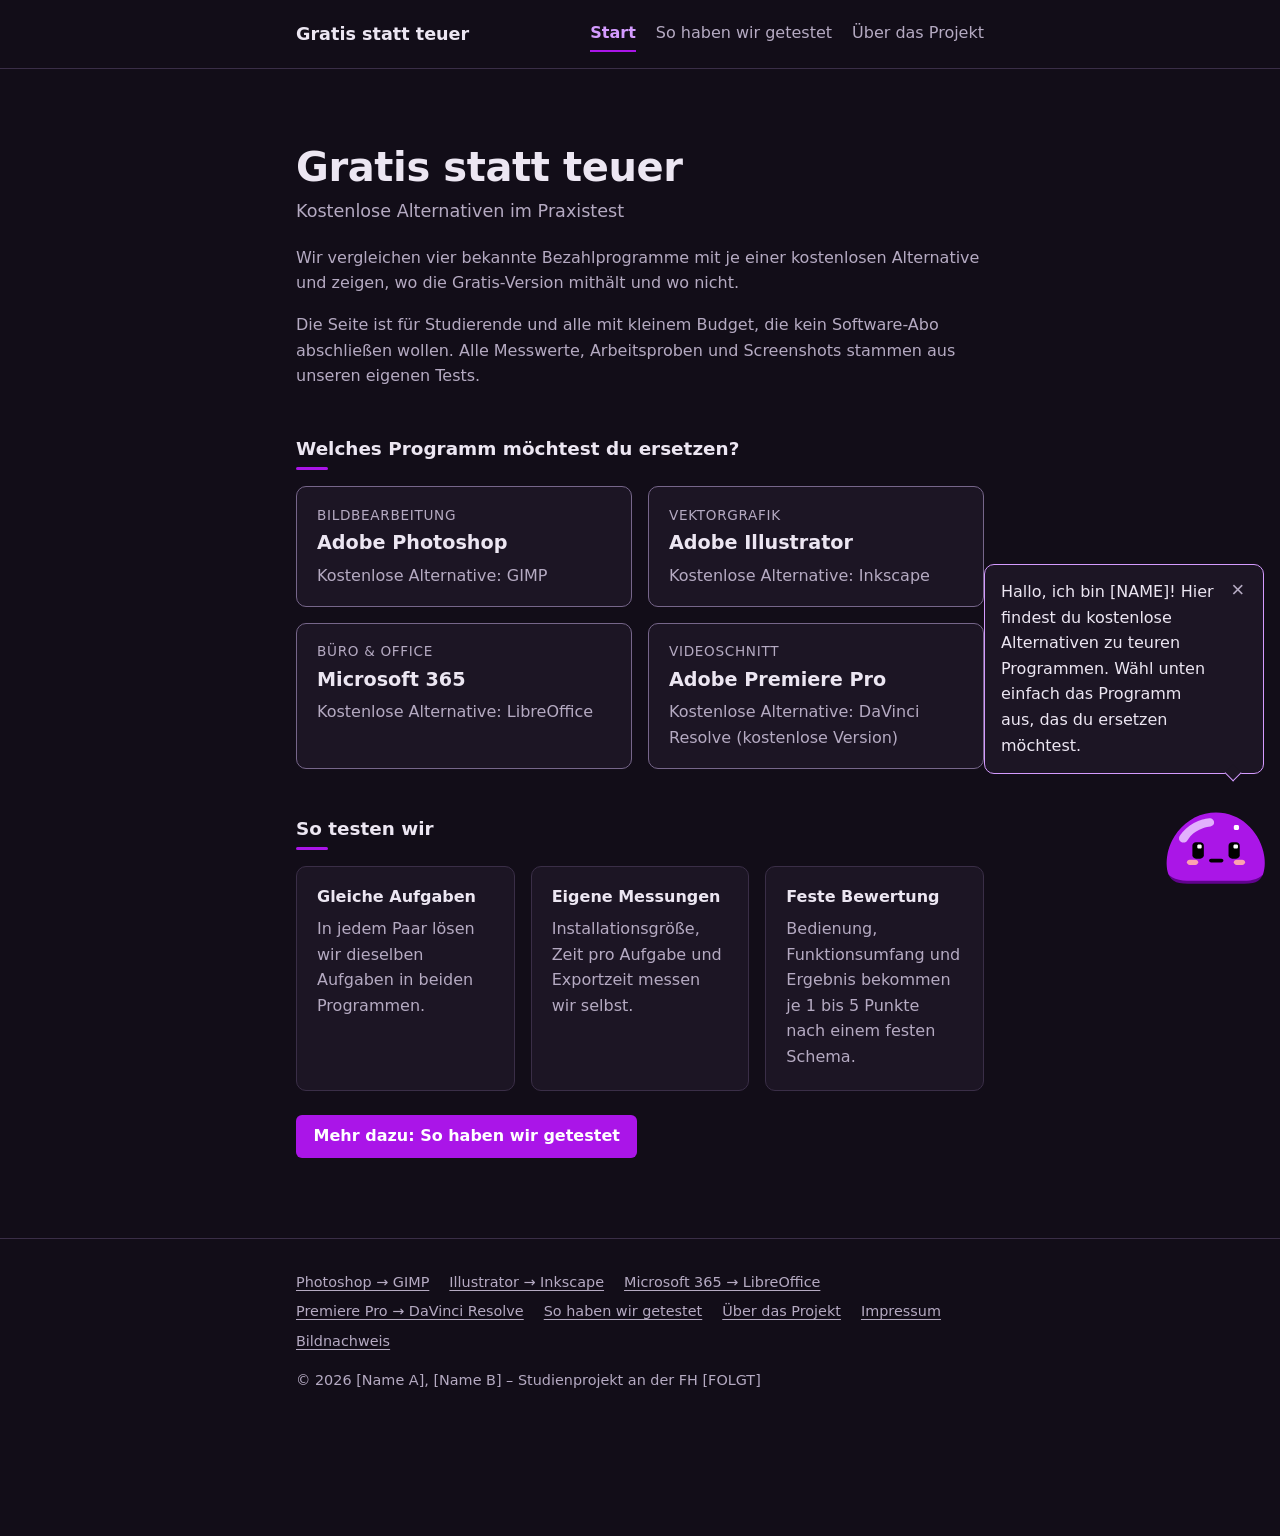
==== index.html @ 046b0624 "Erste Version der Website" ====
<!DOCTYPE html>
<html lang="de">
<head>
  <meta charset="utf-8">
  <meta name="viewport" content="width=device-width, initial-scale=1">
  <meta name="color-scheme" content="dark">
  <title>Gratis statt teuer – kostenlose Alternativen im Praxistest</title>
  <meta name="description" content="Wir vergleichen vier Bezahlprogramme mit kostenlosen Alternativen: Photoshop, Illustrator, Microsoft 365 und Premiere Pro im Praxistest.">
  <link rel="icon" href="img/maskottchen/maskottchen.svg" type="image/svg+xml">
  <link rel="stylesheet" href="css/style.css">
</head>
<body data-seite="index">
  <a class="skip-link" href="#inhalt">Zum Inhalt springen</a>

  <!-- Kopfbereich mit Logo und Hauptnavigation -->
  <header class="kopf">
    <div class="kopf-innen">
      <a class="logo" href="index.html">Gratis statt teuer</a>
      <nav class="hauptnavigation" aria-label="Hauptnavigation">
        <ul>
          <li><a href="index.html" aria-current="page">Start</a></li>
          <li><a href="so-haben-wir-getestet.html">So haben wir getestet</a></li>
          <li><a href="ueber-das-projekt.html">Über das Projekt</a></li>
        </ul>
      </nav>
    </div>
  </header>

  <main id="inhalt">

    <!-- Einleitung -->
    <section class="einleitung" aria-labelledby="titel">
      <h1 id="titel">Gratis statt teuer</h1>
      <p class="untertitel">Kostenlose Alternativen im Praxistest</p>
      <p>Wir vergleichen vier bekannte Bezahlprogramme mit je einer kostenlosen Alternative und zeigen, wo die Gratis-Version mithält und wo nicht.</p>
      <p>Die Seite ist für Studierende und alle mit kleinem Budget, die kein Software-Abo abschließen wollen. Alle Messwerte, Arbeitsproben und Screenshots stammen aus unseren eigenen Tests.</p>
    </section>

    <!-- Auswahl der Vergleiche -->
    <section id="vergleiche" aria-labelledby="titel-vergleiche">
      <h2 id="titel-vergleiche">Welches Programm möchtest du ersetzen?</h2>
      <ul class="kacheln">
        <li>
          <a class="kachel" href="photoshop-gimp.html">
            <span class="kachel-kategorie">Bildbearbeitung</span>
            <span class="kachel-titel">Adobe Photoshop</span>
            <span class="kachel-alternative">Kostenlose Alternative: GIMP</span>
          </a>
        </li>
        <li>
          <a class="kachel" href="illustrator-inkscape.html">
            <span class="kachel-kategorie">Vektorgrafik</span>
            <span class="kachel-titel">Adobe Illustrator</span>
            <span class="kachel-alternative">Kostenlose Alternative: Inkscape</span>
          </a>
        </li>
        <li>
          <a class="kachel" href="microsoft365-libreoffice.html">
            <span class="kachel-kategorie">Büro &amp; Office</span>
            <span class="kachel-titel">Microsoft 365</span>
            <span class="kachel-alternative">Kostenlose Alternative: LibreOffice</span>
          </a>
        </li>
        <li>
          <a class="kachel" href="premiere-davinci.html">
            <span class="kachel-kategorie">Videoschnitt</span>
            <span class="kachel-titel">Adobe Premiere Pro</span>
            <span class="kachel-alternative">Kostenlose Alternative: DaVinci Resolve (kostenlose Version)</span>
          </a>
        </li>
      </ul>
    </section>

    <!-- Kurz erklärt: wie wir testen -->
    <section aria-labelledby="titel-testen">
      <h2 id="titel-testen">So testen wir</h2>
      <ul class="schritte">
        <li class="karte">
          <h3>Gleiche Aufgaben</h3>
          <p>In jedem Paar lösen wir dieselben Aufgaben in beiden Programmen.</p>
        </li>
        <li class="karte">
          <h3>Eigene Messungen</h3>
          <p>Installationsgröße, Zeit pro Aufgabe und Exportzeit messen wir selbst.</p>
        </li>
        <li class="karte">
          <h3>Feste Bewertung</h3>
          <p>Bedienung, Funktionsumfang und Ergebnis bekommen je 1 bis 5 Punkte nach einem festen Schema.</p>
        </li>
      </ul>
      <p><a class="knopf" href="so-haben-wir-getestet.html">Mehr dazu: So haben wir getestet</a></p>
    </section>

  </main>

  <!-- Fußzeile mit allen wichtigen Links -->
  <footer class="fuss">
    <div class="fuss-innen">
      <nav aria-label="Fußzeile">
        <ul>
          <li><a href="photoshop-gimp.html">Photoshop → GIMP</a></li>
          <li><a href="illustrator-inkscape.html">Illustrator → Inkscape</a></li>
          <li><a href="microsoft365-libreoffice.html">Microsoft 365 → LibreOffice</a></li>
          <li><a href="premiere-davinci.html">Premiere Pro → DaVinci Resolve</a></li>
          <li><a href="so-haben-wir-getestet.html">So haben wir getestet</a></li>
          <li><a href="ueber-das-projekt.html">Über das Projekt</a></li>
          <li><a href="ueber-das-projekt.html#impressum">Impressum</a></li>
          <li><a href="ueber-das-projekt.html#bildnachweis">Bildnachweis</a></li>
        </ul>
      </nav>
      <p>© 2026 [Name A], [Name B] – Studienprojekt an der FH [FOLGT]</p>
    </div>
  </footer>

  <script src="js/maskottchen-komponente.js"></script>
  <script src="js/maskottchen.js"></script>
</body>
</html>
---- css/style.css ----
/* ==========================================================
   Gratis statt teuer – Stylesheet
   Dunkles, ruhiges Design mit schmaler Lesespalte.
   Aufbau: zuerst Handy (mobile first), dann Tablet und Laptop
   in den Media Queries ganz unten.
   ========================================================== */


/* ----------------------------------------------------------
   1. Variablen
   Dunkle Farben, Lila vom Maskottchen nur als kleiner Akzent.
   Kontraste sind im README aufgelistet.
   ---------------------------------------------------------- */

:root {
  color-scheme: dark;

  --hintergrund: #120D18;    /* fast schwarz, leicht lila */
  --flaeche: #1C1524;        /* Karten, Tabellen, Sprechblase */
  --flaeche-hover: #251C30;  /* Fläche beim Überfahren */
  --rand: #3A2E47;           /* feine Linien (nur Deko) */
  --rand-ui: #76668A;        /* Ränder von Bedienelementen */
  --text: #ECE6F2;           /* normaler Text */
  --text-leise: #B5AAC2;     /* Nebentexte */
  --akzent: #AA15E8;         /* Lila vom Maskottchen: Knopf, Linien */
  --akzent-dunkel: #9512CC;  /* Knopf beim Überfahren */
  --akzent-hell: #D49BFF;    /* helles Lila für Links, Fokus, kleine Texte */
  --weiss: #FFFFFF;          /* Text auf dem lila Knopf */
  --gruen: #6EDC98;          /* "besser" */
  --rot: #FF9A90;            /* "schlechter" */

  --rundung: 10px;
  --rundung-klein: 6px;
  --spalte: 46rem;           /* Breite der Lesespalte */
  --schrift: ui-rounded, "Segoe UI", system-ui, -apple-system, Roboto, Arial, sans-serif;
}


/* ----------------------------------------------------------
   2. Grundlagen
   ---------------------------------------------------------- */

* {
  box-sizing: border-box;
}

html {
  font-size: 100%;
}

body {
  margin: 0;
  /* Platz unten = Höhe des Maskottchen-Knopfs + Abstand zum Rand,
     damit das Maskottchen nie die Fußzeile verdeckt */
  padding-bottom: calc(4rem + 1rem);
  background-color: var(--hintergrund);
  color: var(--text);
  font-family: var(--schrift);
  font-size: 1rem;
  line-height: 1.6;
}

main {
  display: block;
  max-width: var(--spalte);
  margin: 0 auto;
  padding: 2rem 1rem 3rem;
}

h1,
h2,
h3 {
  color: var(--text);
  line-height: 1.3;
}

h1 {
  margin: 0.5rem 0 1rem;
  font-size: 1.9rem;
  letter-spacing: -0.01em;
}

/* Abschnittsüberschrift: klein, fett, mit kurzer Akzentlinie */
h2 {
  margin: 3rem 0 1rem;
  font-size: 1.15rem;
}

h2::after {
  content: "";
  display: block;
  width: 2rem;
  height: 3px;
  margin-top: 0.4rem;
  background-color: var(--akzent);
  border-radius: 2px;
}

h3 {
  margin: 1.5rem 0 0.5rem;
  font-size: 1rem;
}

/* Text nicht breiter als ca. 70 Zeichen */
p,
li,
dd {
  max-width: 70ch;
}

dd {
  margin: 0 0 1rem;
  color: var(--text-leise);
}

a {
  color: var(--akzent-hell);
  text-decoration-thickness: 1px;
  text-underline-offset: 3px;
  /* Sanfter Farbwechsel beim Überfahren */
  transition: color 150ms ease, text-decoration-color 150ms ease;
}

a:hover {
  text-decoration-thickness: 2px;
}

img {
  max-width: 100%;
  height: auto;
}

/* Gut sichtbarer Fokus für die Tastatur */
:focus-visible {
  outline: 3px solid var(--akzent-hell);
  outline-offset: 3px;
}

/* Normale Karte: etwas hellere Fläche mit feinem Rand */
.karte {
  padding: 1.25rem;
  background-color: var(--flaeche);
  border: 1px solid var(--rand);
  border-radius: var(--rundung);
}

/* Hauptlink als Knopf */
.knopf {
  display: inline-block;
  padding: 0.55rem 1.1rem;
  background-color: var(--akzent);
  color: var(--weiss);
  font-weight: bold;
  text-decoration: none;
  border-radius: var(--rundung-klein);
  transition: background-color 150ms ease;
}

.knopf:hover {
  background-color: var(--akzent-dunkel);
  color: var(--weiss);
}

/* Hinweise wie "Inhalte werden geladen" */
.hinweis {
  padding: 0.9rem 1.1rem;
  background-color: var(--flaeche);
  color: var(--text);
  border: 1px solid var(--rand);
  border-radius: var(--rundung);
}

.hinweis-fehler {
  border-color: var(--rot);
  border-left-width: 4px;
}


/* Seitenübergänge (View Transitions)
   Beim Wechsel auf eine andere Seite der Website blendet der
   Inhalt kurz über. Browser ohne Unterstützung wechseln die
   Seite einfach ganz normal. */

@view-transition {
  navigation: auto;
}

/* Kopf und Maskottchen bekommen eigene Namen: sie werden
   getrennt vom Rest behandelt und bleiben stehen */
.kopf {
  view-transition-name: kopf;
}

.maskottchen {
  view-transition-name: maskottchen;
}

/* Kein Überblenden für Kopf und Maskottchen.
   Nur "animation: none" reicht nicht: dann liegen das alte und das
   neue Bild beide voll sichtbar übereinander und werden mit
   "mix-blend-mode: plus-lighter" gemischt. In Safari sieht der Text
   dadurch kurz doppelt und heller aus. Deshalb: altes Bild ganz
   ausblenden, nur das neue normal (ohne Mischen) zeigen. */
::view-transition-old(kopf),
::view-transition-old(maskottchen) {
  display: none;
}

::view-transition-new(kopf),
::view-transition-new(maskottchen) {
  animation: none;
  mix-blend-mode: normal;
}

/* Der Rest (main und Fußzeile) blendet kurz über */
::view-transition-old(root),
::view-transition-new(root) {
  animation-duration: 200ms;
  animation-timing-function: ease;
}


/* ----------------------------------------------------------
   3. Kopf & Navigation
   ---------------------------------------------------------- */

.skip-link {
  position: absolute;
  top: -10rem;
  left: 1rem;
  z-index: 200;
  padding: 0.6rem 1rem;
  background-color: var(--akzent);
  color: var(--weiss);
  font-weight: bold;
  border-radius: var(--rundung-klein);
}

/* Erst beim Fokus sichtbar */
.skip-link:focus {
  top: 1rem;
  color: var(--weiss);
}

.kopf {
  border-bottom: 1px solid var(--rand);
}

.kopf-innen {
  max-width: var(--spalte);
  margin: 0 auto;
  padding: 1rem;
}

/* Logo: nur Text */
.logo {
  color: var(--text);
  font-size: 1.1rem;
  font-weight: bold;
  text-decoration: none;
}

.logo:hover {
  color: var(--akzent-hell);
}

.hauptnavigation ul {
  display: flex;
  flex-wrap: wrap;
  gap: 0.25rem 1.25rem;
  margin: 0.5rem 0 0;
  padding: 0;
  list-style: none;
}

.hauptnavigation a {
  display: inline-block;
  padding: 0.25rem 0;
  color: var(--text-leise);
  text-decoration: none;
  border-bottom: 2px solid transparent;
  transition: color 150ms ease, border-color 150ms ease;
}

.hauptnavigation a:hover {
  color: var(--text);
}

/* Aktuelle Seite: Farbe plus Linie darunter, nicht nur Farbe */
.hauptnavigation a[aria-current="page"] {
  color: var(--akzent-hell);
  font-weight: bold;
  border-bottom-color: var(--akzent);
}


/* ----------------------------------------------------------
   4. Startseite
   ---------------------------------------------------------- */

.einleitung {
  padding: 1rem 0 0;
}

.einleitung h1 {
  margin-bottom: 0.25rem;
}

.untertitel {
  margin: 0 0 1.25rem;
  color: var(--akzent-hell);
  font-size: 1.1rem;
}

.einleitung p {
  color: var(--text-leise);
}

/* Kacheln mit den vier Vergleichen */
.kacheln {
  display: grid;
  grid-template-columns: 1fr;
  gap: 1rem;
  margin: 0;
  padding: 0;
  list-style: none;
}

.kachel {
  display: block;
  height: 100%;
  padding: 1.1rem 1.25rem;
  background-color: var(--flaeche);
  color: var(--text);
  text-decoration: none;
  border: 1px solid var(--rand-ui);
  border-radius: var(--rundung);
  transition: background-color 150ms ease, border-color 150ms ease;
}

/* Beim Überfahren: Rand und Fläche werden etwas heller */
.kachel:hover {
  background-color: var(--flaeche-hover);
  border-color: var(--akzent-hell);
}

.kachel-kategorie {
  display: block;
  color: var(--text-leise);
  font-size: 0.85rem;
  letter-spacing: 0.05em;
  text-transform: uppercase;
}

.kachel-titel {
  display: block;
  margin: 0.3rem 0 0.4rem;
  color: var(--text);
  font-size: 1.2rem;
  font-weight: bold;
  line-height: 1.3;
}

.kachel-alternative {
  display: block;
  color: var(--text-leise);
}

.schritte {
  display: grid;
  grid-template-columns: 1fr;
  gap: 1rem;
  margin: 0 0 1.5rem;
  padding: 0;
  list-style: none;
}

.schritte li {
  max-width: none;
}

.schritte h3 {
  margin-top: 0;
}

.schritte p {
  margin: 0;
  color: var(--text-leise);
}


/* ----------------------------------------------------------
   5. Vergleichsseiten
   ---------------------------------------------------------- */

.brotkrumen ol {
  display: flex;
  flex-wrap: wrap;
  gap: 0.4rem;
  margin: 0;
  padding: 0;
  list-style: none;
  font-size: 0.9rem;
}

.brotkrumen-trenner {
  margin-left: 0.4rem;
  color: var(--text-leise);
}

/* Die zwei Karten "besser" und "schlechter" */
.vor-nachteile {
  display: grid;
  grid-template-columns: 1fr;
  gap: 1rem;
  margin-top: 3rem;
}

.vor-nachteile h2 {
  margin-top: 0;
}

/* Linie in der Karte statt Akzentlinie unter der Überschrift */
.vor-nachteile h2::after {
  display: none;
}

.karte-besser {
  border-top: 3px solid var(--gruen);
}

.karte-schlechter {
  border-top: 3px solid var(--rot);
}

.symbol {
  display: inline-block;
  width: 1.5rem;
  height: 1.5rem;
  margin-right: 0.5rem;
  text-align: center;
  line-height: 1.3rem;
  border: 1px solid currentColor;
  border-radius: var(--rundung-klein);
}

.karte-besser .symbol {
  color: var(--gruen);
}

.karte-schlechter .symbol {
  color: var(--rot);
}

.punkte-liste {
  margin: 0;
  padding-left: 1.25rem;
}

/* Arbeitsproben als Raster */
.arbeitsproben {
  display: grid;
  grid-template-columns: 1fr;
  gap: 1rem;
}

.arbeitsprobe {
  margin: 0;
  padding: 0.6rem;
  background-color: var(--flaeche);
  border: 1px solid var(--rand);
  border-radius: var(--rundung);
}

.arbeitsprobe img {
  display: block;
  width: 100%;
  border-radius: var(--rundung-klein);
}

.arbeitsprobe figcaption {
  padding: 0.5rem 0.25rem 0.1rem;
  color: var(--text-leise);
  font-size: 0.9rem;
}

/* Wenn vergleich.js die Abschnitte zeigt (hidden wird entfernt),
   blenden sie weich ein. Die Animation startet von selbst,
   sobald das Element sichtbar wird. */
#vergleich-inhalt {
  animation: einblenden 300ms ease-out;
}

@keyframes einblenden {
  from {
    opacity: 0;
    transform: translateY(0.4rem);
  }

  to {
    opacity: 1;
    transform: none;
  }
}

.weitere-vergleiche {
  display: flex;
  flex-wrap: wrap;
  gap: 0.75rem;
  margin: 0;
  padding: 0;
  list-style: none;
}


/* ----------------------------------------------------------
   6. Tabellen
   ---------------------------------------------------------- */

/* Nur die Tabelle scrollt, nicht die ganze Seite */
.tabelle-scroll {
  overflow-x: auto;
  margin-bottom: 1.5rem;
  background-color: var(--flaeche);
  border: 1px solid var(--rand);
  border-radius: var(--rundung);
}

table {
  width: 100%;
  min-width: 30rem;
  border-collapse: collapse;
}

caption {
  padding: 0.8rem 1rem 0.4rem;
  color: var(--text-leise);
  font-size: 0.9rem;
  text-align: left;
}

th,
td {
  padding: 0.55rem 1rem;
  text-align: left;
  vertical-align: top;
  border-bottom: 1px solid var(--rand);
}

thead th {
  color: var(--text-leise);
  font-size: 0.85rem;
  letter-spacing: 0.04em;
  text-transform: uppercase;
}

tbody th,
tfoot th {
  color: var(--text);
}

tbody tr:last-child th,
tbody tr:last-child td {
  border-bottom: none;
}

tfoot th,
tfoot td {
  font-weight: bold;
  border-bottom: none;
  border-top: 1px solid var(--rand-ui);
}

/* Punkte 1–5 als kleine flache Quadrate (Idee: Augen des Maskottchens) */
.punkte {
  display: inline-flex;
  gap: 0.2rem;
  margin-left: 0.5rem;
  vertical-align: middle;
}

.punkt {
  display: inline-block;
  width: 0.6rem;
  height: 0.6rem;
  border: 1px solid var(--rand-ui);
  border-radius: 2px;
}

.punkt-voll {
  background-color: var(--akzent-hell);
  border-color: var(--akzent-hell);
}


/* ----------------------------------------------------------
   7. Maskottchen
   ---------------------------------------------------------- */

.maskottchen {
  position: fixed;
  right: 1rem;
  bottom: 1rem;
  z-index: 100;
}

/* Der Knopf: 64px auf dem Handy, 96px auf dem Laptop */
.maskottchen-knopf {
  position: relative;
  display: block;
  width: 4rem;
  height: 4rem;
  padding: 0;
  background: none;
  border: none;
  border-radius: var(--rundung);
  cursor: pointer;
}

/* Die Komponente zeichnet den Schleim in eine quadratische Szene
   mit viel leerem Rand. Der Körper ist nur ca. 66 % so breit wie
   die Szene und endet unten bei ca. 75 % der Höhe.
   - width/height 150 %: 66 % × 1,5 ≈ 100 % → der Körper ist so
     breit wie der Knopf.
   - left -25 %: das Element ist 50 % breiter als der Knopf, die
     Hälfte davon (25 %) schieben wir nach links → mittig.
   - top -13 %: der Körper endet bei 75 % × 1,5 ≈ 113 % der
     Knopfhöhe; 13 % nach oben → er steht genau auf der Unterkante.
   pointer-events: none, damit der überstehende Rand keine Klicks
   abfängt. Alle Klicks gehen an den Knopf. */
.maskottchen-knopf slime-mascot {
  position: absolute;
  top: -13%;
  left: -25%;
  display: block;
  width: 150%;
  height: 150%;
  pointer-events: none;
}

/* Ersatzbild ohne Animation (schon eng zugeschnitten) */
.maskottchen-bild {
  display: block;
  width: 100%;
  height: 100%;
  object-fit: contain;
  object-position: bottom;
}

/* Sprechblase über dem Maskottchen */
.maskottchen-blase {
  position: absolute;
  right: 0;
  bottom: calc(100% + 0.9rem);
  width: calc(100vw - 2rem);
  max-width: 17.5rem;
  padding: 0.9rem 2.75rem 0.9rem 1rem;
  background-color: var(--flaeche);
  color: var(--text);
  border: 1px solid var(--akzent-hell);
  border-radius: var(--rundung);

  /* Geschlossen: durchsichtig, etwas tiefer und kleiner.
     visibility: hidden nimmt die Blase auch aus der Tab-Reihenfolge
     und versteckt sie vor dem Screenreader.
     Der Drehpunkt liegt beim Schwänzchen (unten rechts). */
  opacity: 0;
  visibility: hidden;
  transform: translateY(0.4rem) scale(0.95);
  transform-origin: calc(100% - 1.85rem) 100%;

  /* Schließen (150 ms): visibility wechselt erst am Ende (Verzögerung
     150 ms), damit man das Ausblenden noch sieht */
  transition: opacity 150ms ease-in, transform 150ms ease-in, visibility 0s linear 150ms;
}

/* Offen: die Klasse "ist-offen" setzt bzw. entfernt maskottchen.js */
.maskottchen-blase.ist-offen {
  opacity: 1;
  visibility: visible;
  transform: none;

  /* Öffnen (220 ms): visibility wechselt sofort, dann wird eingeblendet */
  transition: opacity 220ms ease-out, transform 220ms ease-out, visibility 0s;
}

/* Kleines Schwänzchen zum Maskottchen */
.maskottchen-blase::after {
  content: "";
  position: absolute;
  right: 1.5rem;
  bottom: -0.4rem;
  width: 0.7rem;
  height: 0.7rem;
  background-color: var(--flaeche);
  border-right: 1px solid var(--akzent-hell);
  border-bottom: 1px solid var(--akzent-hell);
  transform: rotate(45deg);
}

.maskottchen-text {
  margin: 0;
  font-size: 1rem;
}

.maskottchen-schliessen {
  position: absolute;
  top: 0.2rem;
  right: 0.2rem;
  width: 2.75rem;
  height: 2.75rem;
  padding: 0;
  background: none;
  color: var(--text-leise);
  font-size: 1.4rem;
  line-height: 1;
  border: none;
  border-radius: var(--rundung-klein);
  cursor: pointer;
  transition: background-color 150ms ease, color 150ms ease;
}

.maskottchen-schliessen:hover {
  background-color: var(--flaeche-hover);
  color: var(--text);
}


/* ----------------------------------------------------------
   8. Fußzeile
   ---------------------------------------------------------- */

.fuss {
  border-top: 1px solid var(--rand);
}

.fuss-innen {
  max-width: var(--spalte);
  margin: 0 auto;
  padding: 1.5rem 1rem;
}

.fuss ul {
  display: flex;
  flex-wrap: wrap;
  gap: 0.4rem 1.25rem;
  margin: 0 0 1rem;
  padding: 0;
  list-style: none;
  font-size: 0.9rem;
}

.fuss a {
  color: var(--text-leise);
}

.fuss a:hover {
  color: var(--akzent-hell);
}

.fuss p {
  margin: 0;
  color: var(--text-leise);
  font-size: 0.9rem;
}


/* ----------------------------------------------------------
   9. Hilfsklassen
   ---------------------------------------------------------- */

/* Nur für Screenreader sichtbar */
.sr-only {
  position: absolute;
  width: 1px;
  height: 1px;
  margin: -1px;
  padding: 0;
  overflow: hidden;
  clip: rect(0, 0, 0, 0);
  white-space: nowrap;
  border: 0;
}

/* Markierung für Texte, die noch fehlen */
.entwurf {
  display: inline-block;
  padding: 0 0.4rem;
  color: var(--akzent-hell);
  font-size: 0.9rem;
  font-weight: bold;
  border: 1px solid var(--akzent-hell);
  border-radius: var(--rundung-klein);
}


/* ----------------------------------------------------------
   10. Media Queries
   ---------------------------------------------------------- */

/* Tablet */
@media (min-width: 600px) {
  h1 {
    font-size: 2.25rem;
  }

  main {
    padding: 3rem 1.5rem 4rem;
  }

  .kopf-innen {
    display: flex;
    flex-wrap: wrap;
    align-items: center;
    justify-content: space-between;
    padding: 1rem 1.5rem;
  }

  .hauptnavigation ul {
    margin: 0;
  }

  /* Kacheln 2 × 2 */
  .kacheln {
    grid-template-columns: 1fr 1fr;
  }

  .schritte {
    grid-template-columns: repeat(3, 1fr);
  }

  .vor-nachteile {
    grid-template-columns: 1fr 1fr;
  }

  .arbeitsproben {
    grid-template-columns: 1fr 1fr;
  }

  .fuss-innen {
    padding: 2rem 1.5rem;
  }
}

/* Laptop */
@media (min-width: 1000px) {
  body {
    padding-bottom: calc(6rem + 1rem);
  }

  h1 {
    font-size: 2.5rem;
  }

  .maskottchen-knopf {
    width: 6rem;
    height: 6rem;
  }
}

/* Weniger Bewegung gewünscht: alle Übergänge und Animationen aus */
@media (prefers-reduced-motion: reduce) {
  @view-transition {
    navigation: none;
  }

  *,
  ::view-transition-group(*),
  ::view-transition-old(*),
  ::view-transition-new(*) {
    transition: none !important;
    animation: none !important;
    scroll-behavior: auto !important;
  }
}

/* Drucken: Maskottchen und Navigation ausblenden, heller Hintergrund */
@media print {
  .maskottchen,
  .hauptnavigation,
  .skip-link {
    display: none;
  }

  body {
    padding-bottom: 0;
    background-color: var(--weiss);
    color: #000000;
  }

  h1,
  h2,
  h3,
  .kachel-titel {
    color: #000000;
  }
}
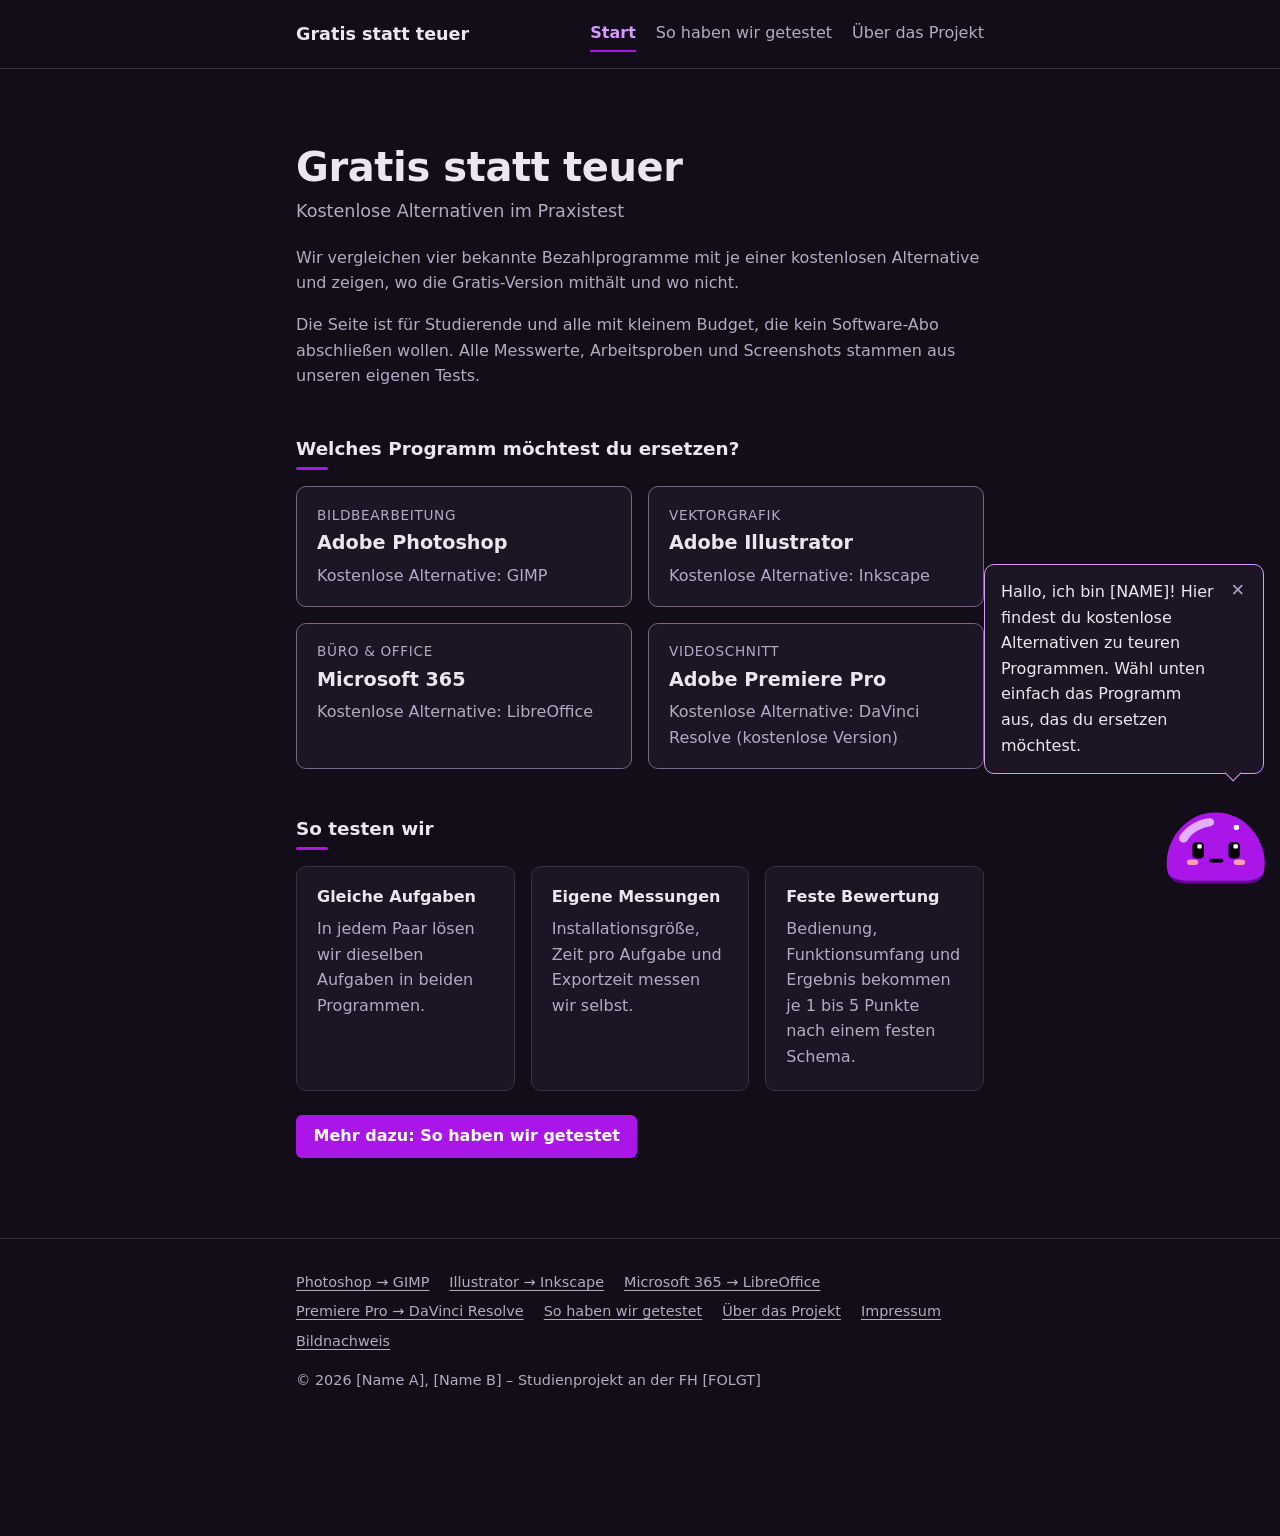
==== commit d0c379db: "Улучшил через преттиер" ====
--- a/index.html
+++ b/index.html
@@ -1,118 +1,125 @@
 <!DOCTYPE html>
 <html lang="de">
+
 <head>
-  <meta charset="utf-8">
-  <meta name="viewport" content="width=device-width, initial-scale=1">
-  <meta name="color-scheme" content="dark">
-  <title>Gratis statt teuer – kostenlose Alternativen im Praxistest</title>
-  <meta name="description" content="Wir vergleichen vier Bezahlprogramme mit kostenlosen Alternativen: Photoshop, Illustrator, Microsoft 365 und Premiere Pro im Praxistest.">
-  <link rel="icon" href="img/maskottchen/maskottchen.svg" type="image/svg+xml">
-  <link rel="stylesheet" href="css/style.css">
+    <meta charset="utf-8">
+    <meta name="viewport" content="width=device-width, initial-scale=1">
+    <meta name="color-scheme" content="dark">
+    <title>Gratis statt teuer – kostenlose Alternativen im Praxistest</title>
+    <meta name="description"
+        content="Wir vergleichen vier Bezahlprogramme mit kostenlosen Alternativen: Photoshop, Illustrator, Microsoft 365 und Premiere Pro im Praxistest.">
+    <link rel="icon" href="img/maskottchen/maskottchen.svg" type="image/svg+xml">
+    <link rel="stylesheet" href="css/style.css">
 </head>
+
 <body data-seite="index">
-  <a class="skip-link" href="#inhalt">Zum Inhalt springen</a>
+    <a class="skip-link" href="#inhalt">Zum Inhalt springen</a>
 
-  <!-- Kopfbereich mit Logo und Hauptnavigation -->
-  <header class="kopf">
-    <div class="kopf-innen">
-      <a class="logo" href="index.html">Gratis statt teuer</a>
-      <nav class="hauptnavigation" aria-label="Hauptnavigation">
-        <ul>
-          <li><a href="index.html" aria-current="page">Start</a></li>
-          <li><a href="so-haben-wir-getestet.html">So haben wir getestet</a></li>
-          <li><a href="ueber-das-projekt.html">Über das Projekt</a></li>
-        </ul>
-      </nav>
-    </div>
-  </header>
+    <!-- Kopfbereich mit Logo und Hauptnavigation -->
+    <header class="kopf">
+        <div class="kopf-innen">
+            <a class="logo" href="index.html">Gratis statt teuer</a>
+            <nav class="hauptnavigation" aria-label="Hauptnavigation">
+                <ul>
+                    <li><a href="index.html" aria-current="page">Start</a></li>
+                    <li><a href="so-haben-wir-getestet.html">So haben wir getestet</a></li>
+                    <li><a href="ueber-das-projekt.html">Über das Projekt</a></li>
+                </ul>
+            </nav>
+        </div>
+    </header>
 
-  <main id="inhalt">
+    <main id="inhalt">
 
-    <!-- Einleitung -->
-    <section class="einleitung" aria-labelledby="titel">
-      <h1 id="titel">Gratis statt teuer</h1>
-      <p class="untertitel">Kostenlose Alternativen im Praxistest</p>
-      <p>Wir vergleichen vier bekannte Bezahlprogramme mit je einer kostenlosen Alternative und zeigen, wo die Gratis-Version mithält und wo nicht.</p>
-      <p>Die Seite ist für Studierende und alle mit kleinem Budget, die kein Software-Abo abschließen wollen. Alle Messwerte, Arbeitsproben und Screenshots stammen aus unseren eigenen Tests.</p>
-    </section>
+        <!-- Einleitung -->
+        <section class="einleitung" aria-labelledby="titel">
+            <h1 id="titel">Gratis statt teuer</h1>
+            <p class="untertitel">Kostenlose Alternativen im Praxistest</p>
+            <p>Wir vergleichen vier bekannte Bezahlprogramme mit je einer kostenlosen Alternative und zeigen, wo die
+                Gratis-Version mithält und wo nicht.</p>
+            <p>Die Seite ist für Studierende und alle mit kleinem Budget, die kein Software-Abo abschließen wollen. Alle
+                Messwerte, Arbeitsproben und Screenshots stammen aus unseren eigenen Tests.</p>
+        </section>
 
-    <!-- Auswahl der Vergleiche -->
-    <section id="vergleiche" aria-labelledby="titel-vergleiche">
-      <h2 id="titel-vergleiche">Welches Programm möchtest du ersetzen?</h2>
-      <ul class="kacheln">
-        <li>
-          <a class="kachel" href="photoshop-gimp.html">
-            <span class="kachel-kategorie">Bildbearbeitung</span>
-            <span class="kachel-titel">Adobe Photoshop</span>
-            <span class="kachel-alternative">Kostenlose Alternative: GIMP</span>
-          </a>
-        </li>
-        <li>
-          <a class="kachel" href="illustrator-inkscape.html">
-            <span class="kachel-kategorie">Vektorgrafik</span>
-            <span class="kachel-titel">Adobe Illustrator</span>
-            <span class="kachel-alternative">Kostenlose Alternative: Inkscape</span>
-          </a>
-        </li>
-        <li>
-          <a class="kachel" href="microsoft365-libreoffice.html">
-            <span class="kachel-kategorie">Büro &amp; Office</span>
-            <span class="kachel-titel">Microsoft 365</span>
-            <span class="kachel-alternative">Kostenlose Alternative: LibreOffice</span>
-          </a>
-        </li>
-        <li>
-          <a class="kachel" href="premiere-davinci.html">
-            <span class="kachel-kategorie">Videoschnitt</span>
-            <span class="kachel-titel">Adobe Premiere Pro</span>
-            <span class="kachel-alternative">Kostenlose Alternative: DaVinci Resolve (kostenlose Version)</span>
-          </a>
-        </li>
-      </ul>
-    </section>
+        <!-- Auswahl der Vergleiche -->
+        <section id="vergleiche" aria-labelledby="titel-vergleiche">
+            <h2 id="titel-vergleiche">Welches Programm möchtest du ersetzen?</h2>
+            <ul class="kacheln">
+                <li>
+                    <a class="kachel" href="photoshop-gimp.html">
+                        <span class="kachel-kategorie">Bildbearbeitung</span>
+                        <span class="kachel-titel">Adobe Photoshop</span>
+                        <span class="kachel-alternative">Kostenlose Alternative: GIMP</span>
+                    </a>
+                </li>
+                <li>
+                    <a class="kachel" href="illustrator-inkscape.html">
+                        <span class="kachel-kategorie">Vektorgrafik</span>
+                        <span class="kachel-titel">Adobe Illustrator</span>
+                        <span class="kachel-alternative">Kostenlose Alternative: Inkscape</span>
+                    </a>
+                </li>
+                <li>
+                    <a class="kachel" href="microsoft365-libreoffice.html">
+                        <span class="kachel-kategorie">Büro &amp; Office</span>
+                        <span class="kachel-titel">Microsoft 365</span>
+                        <span class="kachel-alternative">Kostenlose Alternative: LibreOffice</span>
+                    </a>
+                </li>
+                <li>
+                    <a class="kachel" href="premiere-davinci.html">
+                        <span class="kachel-kategorie">Videoschnitt</span>
+                        <span class="kachel-titel">Adobe Premiere Pro</span>
+                        <span class="kachel-alternative">Kostenlose Alternative: DaVinci Resolve (kostenlose
+                            Version)</span>
+                    </a>
+                </li>
+            </ul>
+        </section>
 
-    <!-- Kurz erklärt: wie wir testen -->
-    <section aria-labelledby="titel-testen">
-      <h2 id="titel-testen">So testen wir</h2>
-      <ul class="schritte">
-        <li class="karte">
-          <h3>Gleiche Aufgaben</h3>
-          <p>In jedem Paar lösen wir dieselben Aufgaben in beiden Programmen.</p>
-        </li>
-        <li class="karte">
-          <h3>Eigene Messungen</h3>
-          <p>Installationsgröße, Zeit pro Aufgabe und Exportzeit messen wir selbst.</p>
-        </li>
-        <li class="karte">
-          <h3>Feste Bewertung</h3>
-          <p>Bedienung, Funktionsumfang und Ergebnis bekommen je 1 bis 5 Punkte nach einem festen Schema.</p>
-        </li>
-      </ul>
-      <p><a class="knopf" href="so-haben-wir-getestet.html">Mehr dazu: So haben wir getestet</a></p>
-    </section>
+        <!-- Kurz erklärt: wie wir testen -->
+        <section aria-labelledby="titel-testen">
+            <h2 id="titel-testen">So testen wir</h2>
+            <ul class="schritte">
+                <li class="karte">
+                    <h3>Gleiche Aufgaben</h3>
+                    <p>In jedem Paar lösen wir dieselben Aufgaben in beiden Programmen.</p>
+                </li>
+                <li class="karte">
+                    <h3>Eigene Messungen</h3>
+                    <p>Installationsgröße, Zeit pro Aufgabe und Exportzeit messen wir selbst.</p>
+                </li>
+                <li class="karte">
+                    <h3>Feste Bewertung</h3>
+                    <p>Bedienung, Funktionsumfang und Ergebnis bekommen je 1 bis 5 Punkte nach einem festen Schema.</p>
+                </li>
+            </ul>
+            <p><a class="knopf" href="so-haben-wir-getestet.html">Mehr dazu: So haben wir getestet</a></p>
+        </section>
 
-  </main>
+    </main>
 
-  <!-- Fußzeile mit allen wichtigen Links -->
-  <footer class="fuss">
-    <div class="fuss-innen">
-      <nav aria-label="Fußzeile">
-        <ul>
-          <li><a href="photoshop-gimp.html">Photoshop → GIMP</a></li>
-          <li><a href="illustrator-inkscape.html">Illustrator → Inkscape</a></li>
-          <li><a href="microsoft365-libreoffice.html">Microsoft 365 → LibreOffice</a></li>
-          <li><a href="premiere-davinci.html">Premiere Pro → DaVinci Resolve</a></li>
-          <li><a href="so-haben-wir-getestet.html">So haben wir getestet</a></li>
-          <li><a href="ueber-das-projekt.html">Über das Projekt</a></li>
-          <li><a href="ueber-das-projekt.html#impressum">Impressum</a></li>
-          <li><a href="ueber-das-projekt.html#bildnachweis">Bildnachweis</a></li>
-        </ul>
-      </nav>
-      <p>© 2026 [Name A], [Name B] – Studienprojekt an der FH [FOLGT]</p>
-    </div>
-  </footer>
+    <!-- Fußzeile mit allen wichtigen Links -->
+    <footer class="fuss">
+        <div class="fuss-innen">
+            <nav aria-label="Fußzeile">
+                <ul>
+                    <li><a href="photoshop-gimp.html">Photoshop → GIMP</a></li>
+                    <li><a href="illustrator-inkscape.html">Illustrator → Inkscape</a></li>
+                    <li><a href="microsoft365-libreoffice.html">Microsoft 365 → LibreOffice</a></li>
+                    <li><a href="premiere-davinci.html">Premiere Pro → DaVinci Resolve</a></li>
+                    <li><a href="so-haben-wir-getestet.html">So haben wir getestet</a></li>
+                    <li><a href="ueber-das-projekt.html">Über das Projekt</a></li>
+                    <li><a href="ueber-das-projekt.html#impressum">Impressum</a></li>
+                    <li><a href="ueber-das-projekt.html#bildnachweis">Bildnachweis</a></li>
+                </ul>
+            </nav>
+            <p>© 2026 [Name A], [Name B] – Studienprojekt an der FH [FOLGT]</p>
+        </div>
+    </footer>
 
-  <script src="js/maskottchen-komponente.js"></script>
-  <script src="js/maskottchen.js"></script>
+    <script src="js/maskottchen-komponente.js"></script>
+    <script src="js/maskottchen.js"></script>
 </body>
+
 </html>
--- a/css/style.css
+++ b/css/style.css
@@ -13,26 +13,40 @@
    ---------------------------------------------------------- */
 
 :root {
-  color-scheme: dark;
-
-  --hintergrund: #120D18;    /* fast schwarz, leicht lila */
-  --flaeche: #1C1524;        /* Karten, Tabellen, Sprechblase */
-  --flaeche-hover: #251C30;  /* Fläche beim Überfahren */
-  --rand: #3A2E47;           /* feine Linien (nur Deko) */
-  --rand-ui: #76668A;        /* Ränder von Bedienelementen */
-  --text: #ECE6F2;           /* normaler Text */
-  --text-leise: #B5AAC2;     /* Nebentexte */
-  --akzent: #AA15E8;         /* Lila vom Maskottchen: Knopf, Linien */
-  --akzent-dunkel: #9512CC;  /* Knopf beim Überfahren */
-  --akzent-hell: #D49BFF;    /* helles Lila für Links, Fokus, kleine Texte */
-  --weiss: #FFFFFF;          /* Text auf dem lila Knopf */
-  --gruen: #6EDC98;          /* "besser" */
-  --rot: #FF9A90;            /* "schlechter" */
-
-  --rundung: 10px;
-  --rundung-klein: 6px;
-  --spalte: 46rem;           /* Breite der Lesespalte */
-  --schrift: ui-rounded, "Segoe UI", system-ui, -apple-system, Roboto, Arial, sans-serif;
+    color-scheme: dark;
+
+    --hintergrund: #120D18;
+    /* fast schwarz, leicht lila */
+    --flaeche: #1C1524;
+    /* Karten, Tabellen, Sprechblase */
+    --flaeche-hover: #251C30;
+    /* Fläche beim Überfahren */
+    --rand: #3A2E47;
+    /* feine Linien (nur Deko) */
+    --rand-ui: #76668A;
+    /* Ränder von Bedienelementen */
+    --text: #ECE6F2;
+    /* normaler Text */
+    --text-leise: #B5AAC2;
+    /* Nebentexte */
+    --akzent: #AA15E8;
+    /* Lila vom Maskottchen: Knopf, Linien */
+    --akzent-dunkel: #9512CC;
+    /* Knopf beim Überfahren */
+    --akzent-hell: #D49BFF;
+    /* helles Lila für Links, Fokus, kleine Texte */
+    --weiss: #FFFFFF;
+    /* Text auf dem lila Knopf */
+    --gruen: #6EDC98;
+    /* "besser" */
+    --rot: #FF9A90;
+    /* "schlechter" */
+
+    --rundung: 10px;
+    --rundung-klein: 6px;
+    --spalte: 46rem;
+    /* Breite der Lesespalte */
+    --schrift: ui-rounded, "Segoe UI", system-ui, -apple-system, Roboto, Arial, sans-serif;
 }
 
 
@@ -41,138 +55,138 @@
    ---------------------------------------------------------- */
 
 * {
-  box-sizing: border-box;
+    box-sizing: border-box;
 }
 
 html {
-  font-size: 100%;
+    font-size: 100%;
 }
 
 body {
-  margin: 0;
-  /* Platz unten = Höhe des Maskottchen-Knopfs + Abstand zum Rand,
+    margin: 0;
+    /* Platz unten = Höhe des Maskottchen-Knopfs + Abstand zum Rand,
      damit das Maskottchen nie die Fußzeile verdeckt */
-  padding-bottom: calc(4rem + 1rem);
-  background-color: var(--hintergrund);
-  color: var(--text);
-  font-family: var(--schrift);
-  font-size: 1rem;
-  line-height: 1.6;
+    padding-bottom: calc(4rem + 1rem);
+    background-color: var(--hintergrund);
+    color: var(--text);
+    font-family: var(--schrift);
+    font-size: 1rem;
+    line-height: 1.6;
 }
 
 main {
-  display: block;
-  max-width: var(--spalte);
-  margin: 0 auto;
-  padding: 2rem 1rem 3rem;
+    display: block;
+    max-width: var(--spalte);
+    margin: 0 auto;
+    padding: 2rem 1rem 3rem;
 }
 
 h1,
 h2,
 h3 {
-  color: var(--text);
-  line-height: 1.3;
+    color: var(--text);
+    line-height: 1.3;
 }
 
 h1 {
-  margin: 0.5rem 0 1rem;
-  font-size: 1.9rem;
-  letter-spacing: -0.01em;
+    margin: 0.5rem 0 1rem;
+    font-size: 1.9rem;
+    letter-spacing: -0.01em;
 }
 
 /* Abschnittsüberschrift: klein, fett, mit kurzer Akzentlinie */
 h2 {
-  margin: 3rem 0 1rem;
-  font-size: 1.15rem;
+    margin: 3rem 0 1rem;
+    font-size: 1.15rem;
 }
 
 h2::after {
-  content: "";
-  display: block;
-  width: 2rem;
-  height: 3px;
-  margin-top: 0.4rem;
-  background-color: var(--akzent);
-  border-radius: 2px;
+    content: "";
+    display: block;
+    width: 2rem;
+    height: 3px;
+    margin-top: 0.4rem;
+    background-color: var(--akzent);
+    border-radius: 2px;
 }
 
 h3 {
-  margin: 1.5rem 0 0.5rem;
-  font-size: 1rem;
+    margin: 1.5rem 0 0.5rem;
+    font-size: 1rem;
 }
 
 /* Text nicht breiter als ca. 70 Zeichen */
 p,
 li,
 dd {
-  max-width: 70ch;
+    max-width: 70ch;
 }
 
 dd {
-  margin: 0 0 1rem;
-  color: var(--text-leise);
+    margin: 0 0 1rem;
+    color: var(--text-leise);
 }
 
 a {
-  color: var(--akzent-hell);
-  text-decoration-thickness: 1px;
-  text-underline-offset: 3px;
-  /* Sanfter Farbwechsel beim Überfahren */
-  transition: color 150ms ease, text-decoration-color 150ms ease;
+    color: var(--akzent-hell);
+    text-decoration-thickness: 1px;
+    text-underline-offset: 3px;
+    /* Sanfter Farbwechsel beim Überfahren */
+    transition: color 150ms ease, text-decoration-color 150ms ease;
 }
 
 a:hover {
-  text-decoration-thickness: 2px;
+    text-decoration-thickness: 2px;
 }
 
 img {
-  max-width: 100%;
-  height: auto;
+    max-width: 100%;
+    height: auto;
 }
 
 /* Gut sichtbarer Fokus für die Tastatur */
 :focus-visible {
-  outline: 3px solid var(--akzent-hell);
-  outline-offset: 3px;
+    outline: 3px solid var(--akzent-hell);
+    outline-offset: 3px;
 }
 
 /* Normale Karte: etwas hellere Fläche mit feinem Rand */
 .karte {
-  padding: 1.25rem;
-  background-color: var(--flaeche);
-  border: 1px solid var(--rand);
-  border-radius: var(--rundung);
+    padding: 1.25rem;
+    background-color: var(--flaeche);
+    border: 1px solid var(--rand);
+    border-radius: var(--rundung);
 }
 
 /* Hauptlink als Knopf */
 .knopf {
-  display: inline-block;
-  padding: 0.55rem 1.1rem;
-  background-color: var(--akzent);
-  color: var(--weiss);
-  font-weight: bold;
-  text-decoration: none;
-  border-radius: var(--rundung-klein);
-  transition: background-color 150ms ease;
+    display: inline-block;
+    padding: 0.55rem 1.1rem;
+    background-color: var(--akzent);
+    color: var(--weiss);
+    font-weight: bold;
+    text-decoration: none;
+    border-radius: var(--rundung-klein);
+    transition: background-color 150ms ease;
 }
 
 .knopf:hover {
-  background-color: var(--akzent-dunkel);
-  color: var(--weiss);
+    background-color: var(--akzent-dunkel);
+    color: var(--weiss);
 }
 
 /* Hinweise wie "Inhalte werden geladen" */
 .hinweis {
-  padding: 0.9rem 1.1rem;
-  background-color: var(--flaeche);
-  color: var(--text);
-  border: 1px solid var(--rand);
-  border-radius: var(--rundung);
+    padding: 0.9rem 1.1rem;
+    background-color: var(--flaeche);
+    color: var(--text);
+    border: 1px solid var(--rand);
+    border-radius: var(--rundung);
 }
 
 .hinweis-fehler {
-  border-color: var(--rot);
-  border-left-width: 4px;
+    border-color: var(--rot);
+    border-left-width: 4px;
 }
 
 
@@ -182,17 +196,17 @@
    Seite einfach ganz normal. */
 
 @view-transition {
-  navigation: auto;
+    navigation: auto;
 }
 
 /* Kopf und Maskottchen bekommen eigene Namen: sie werden
    getrennt vom Rest behandelt und bleiben stehen */
 .kopf {
-  view-transition-name: kopf;
+    view-transition-name: kopf;
 }
 
 .maskottchen {
-  view-transition-name: maskottchen;
+    view-transition-name: maskottchen;
 }
 
 /* Kein Überblenden für Kopf und Maskottchen.
@@ -203,20 +217,20 @@
    ausblenden, nur das neue normal (ohne Mischen) zeigen. */
 ::view-transition-old(kopf),
 ::view-transition-old(maskottchen) {
-  display: none;
+    display: none;
 }
 
 ::view-transition-new(kopf),
 ::view-transition-new(maskottchen) {
-  animation: none;
-  mix-blend-mode: normal;
+    animation: none;
+    mix-blend-mode: normal;
 }
 
 /* Der Rest (main und Fußzeile) blendet kurz über */
 ::view-transition-old(root),
 ::view-transition-new(root) {
-  animation-duration: 200ms;
-  animation-timing-function: ease;
+    animation-duration: 200ms;
+    animation-timing-function: ease;
 }
 
 
@@ -225,72 +239,72 @@
    ---------------------------------------------------------- */
 
 .skip-link {
-  position: absolute;
-  top: -10rem;
-  left: 1rem;
-  z-index: 200;
-  padding: 0.6rem 1rem;
-  background-color: var(--akzent);
-  color: var(--weiss);
-  font-weight: bold;
-  border-radius: var(--rundung-klein);
+    position: absolute;
+    top: -10rem;
+    left: 1rem;
+    z-index: 200;
+    padding: 0.6rem 1rem;
+    background-color: var(--akzent);
+    color: var(--weiss);
+    font-weight: bold;
+    border-radius: var(--rundung-klein);
 }
 
 /* Erst beim Fokus sichtbar */
 .skip-link:focus {
-  top: 1rem;
-  color: var(--weiss);
+    top: 1rem;
+    color: var(--weiss);
 }
 
 .kopf {
-  border-bottom: 1px solid var(--rand);
+    border-bottom: 1px solid var(--rand);
 }
 
 .kopf-innen {
-  max-width: var(--spalte);
-  margin: 0 auto;
-  padding: 1rem;
+    max-width: var(--spalte);
+    margin: 0 auto;
+    padding: 1rem;
 }
 
 /* Logo: nur Text */
 .logo {
-  color: var(--text);
-  font-size: 1.1rem;
-  font-weight: bold;
-  text-decoration: none;
+    color: var(--text);
+    font-size: 1.1rem;
+    font-weight: bold;
+    text-decoration: none;
 }
 
 .logo:hover {
-  color: var(--akzent-hell);
+    color: var(--akzent-hell);
 }
 
 .hauptnavigation ul {
-  display: flex;
-  flex-wrap: wrap;
-  gap: 0.25rem 1.25rem;
-  margin: 0.5rem 0 0;
-  padding: 0;
-  list-style: none;
+    display: flex;
+    flex-wrap: wrap;
+    gap: 0.25rem 1.25rem;
+    margin: 0.5rem 0 0;
+    padding: 0;
+    list-style: none;
 }
 
 .hauptnavigation a {
-  display: inline-block;
-  padding: 0.25rem 0;
-  color: var(--text-leise);
-  text-decoration: none;
-  border-bottom: 2px solid transparent;
-  transition: color 150ms ease, border-color 150ms ease;
+    display: inline-block;
+    padding: 0.25rem 0;
+    color: var(--text-leise);
+    text-decoration: none;
+    border-bottom: 2px solid transparent;
+    transition: color 150ms ease, border-color 150ms ease;
 }
 
 .hauptnavigation a:hover {
-  color: var(--text);
+    color: var(--text);
 }
 
 /* Aktuelle Seite: Farbe plus Linie darunter, nicht nur Farbe */
 .hauptnavigation a[aria-current="page"] {
-  color: var(--akzent-hell);
-  font-weight: bold;
-  border-bottom-color: var(--akzent);
+    color: var(--akzent-hell);
+    font-weight: bold;
+    border-bottom-color: var(--akzent);
 }
 
 
@@ -299,93 +313,93 @@
    ---------------------------------------------------------- */
 
 .einleitung {
-  padding: 1rem 0 0;
+    padding: 1rem 0 0;
 }
 
 .einleitung h1 {
-  margin-bottom: 0.25rem;
+    margin-bottom: 0.25rem;
 }
 
 .untertitel {
-  margin: 0 0 1.25rem;
-  color: var(--akzent-hell);
-  font-size: 1.1rem;
+    margin: 0 0 1.25rem;
+    color: var(--akzent-hell);
+    font-size: 1.1rem;
 }
 
 .einleitung p {
-  color: var(--text-leise);
+    color: var(--text-leise);
 }
 
 /* Kacheln mit den vier Vergleichen */
 .kacheln {
-  display: grid;
-  grid-template-columns: 1fr;
-  gap: 1rem;
-  margin: 0;
-  padding: 0;
-  list-style: none;
+    display: grid;
+    grid-template-columns: 1fr;
+    gap: 1rem;
+    margin: 0;
+    padding: 0;
+    list-style: none;
 }
 
 .kachel {
-  display: block;
-  height: 100%;
-  padding: 1.1rem 1.25rem;
-  background-color: var(--flaeche);
-  color: var(--text);
-  text-decoration: none;
-  border: 1px solid var(--rand-ui);
-  border-radius: var(--rundung);
-  transition: background-color 150ms ease, border-color 150ms ease;
+    display: block;
+    height: 100%;
+    padding: 1.1rem 1.25rem;
+    background-color: var(--flaeche);
+    color: var(--text);
+    text-decoration: none;
+    border: 1px solid var(--rand-ui);
+    border-radius: var(--rundung);
+    transition: background-color 150ms ease, border-color 150ms ease;
 }
 
 /* Beim Überfahren: Rand und Fläche werden etwas heller */
 .kachel:hover {
-  background-color: var(--flaeche-hover);
-  border-color: var(--akzent-hell);
+    background-color: var(--flaeche-hover);
+    border-color: var(--akzent-hell);
 }
 
 .kachel-kategorie {
-  display: block;
-  color: var(--text-leise);
-  font-size: 0.85rem;
-  letter-spacing: 0.05em;
-  text-transform: uppercase;
+    display: block;
+    color: var(--text-leise);
+    font-size: 0.85rem;
+    letter-spacing: 0.05em;
+    text-transform: uppercase;
 }
 
 .kachel-titel {
-  display: block;
-  margin: 0.3rem 0 0.4rem;
-  color: var(--text);
-  font-size: 1.2rem;
-  font-weight: bold;
-  line-height: 1.3;
+    display: block;
+    margin: 0.3rem 0 0.4rem;
+    color: var(--text);
+    font-size: 1.2rem;
+    font-weight: bold;
+    line-height: 1.3;
 }
 
 .kachel-alternative {
-  display: block;
-  color: var(--text-leise);
+    display: block;
+    color: var(--text-leise);
 }
 
 .schritte {
-  display: grid;
-  grid-template-columns: 1fr;
-  gap: 1rem;
-  margin: 0 0 1.5rem;
-  padding: 0;
-  list-style: none;
+    display: grid;
+    grid-template-columns: 1fr;
+    gap: 1rem;
+    margin: 0 0 1.5rem;
+    padding: 0;
+    list-style: none;
 }
 
 .schritte li {
-  max-width: none;
+    max-width: none;
 }
 
 .schritte h3 {
-  margin-top: 0;
+    margin-top: 0;
 }
 
 .schritte p {
-  margin: 0;
-  color: var(--text-leise);
+    margin: 0;
+    color: var(--text-leise);
 }
 
 
@@ -394,122 +408,122 @@
    ---------------------------------------------------------- */
 
 .brotkrumen ol {
-  display: flex;
-  flex-wrap: wrap;
-  gap: 0.4rem;
-  margin: 0;
-  padding: 0;
-  list-style: none;
-  font-size: 0.9rem;
+    display: flex;
+    flex-wrap: wrap;
+    gap: 0.4rem;
+    margin: 0;
+    padding: 0;
+    list-style: none;
+    font-size: 0.9rem;
 }
 
 .brotkrumen-trenner {
-  margin-left: 0.4rem;
-  color: var(--text-leise);
+    margin-left: 0.4rem;
+    color: var(--text-leise);
 }
 
 /* Die zwei Karten "besser" und "schlechter" */
 .vor-nachteile {
-  display: grid;
-  grid-template-columns: 1fr;
-  gap: 1rem;
-  margin-top: 3rem;
+    display: grid;
+    grid-template-columns: 1fr;
+    gap: 1rem;
+    margin-top: 3rem;
 }
 
 .vor-nachteile h2 {
-  margin-top: 0;
+    margin-top: 0;
 }
 
 /* Linie in der Karte statt Akzentlinie unter der Überschrift */
 .vor-nachteile h2::after {
-  display: none;
+    display: none;
 }
 
 .karte-besser {
-  border-top: 3px solid var(--gruen);
+    border-top: 3px solid var(--gruen);
 }
 
 .karte-schlechter {
-  border-top: 3px solid var(--rot);
+    border-top: 3px solid var(--rot);
 }
 
 .symbol {
-  display: inline-block;
-  width: 1.5rem;
-  height: 1.5rem;
-  margin-right: 0.5rem;
-  text-align: center;
-  line-height: 1.3rem;
-  border: 1px solid currentColor;
-  border-radius: var(--rundung-klein);
+    display: inline-block;
+    width: 1.5rem;
+    height: 1.5rem;
+    margin-right: 0.5rem;
+    text-align: center;
+    line-height: 1.3rem;
+    border: 1px solid currentColor;
+    border-radius: var(--rundung-klein);
 }
 
 .karte-besser .symbol {
-  color: var(--gruen);
+    color: var(--gruen);
 }
 
 .karte-schlechter .symbol {
-  color: var(--rot);
+    color: var(--rot);
 }
 
 .punkte-liste {
-  margin: 0;
-  padding-left: 1.25rem;
+    margin: 0;
+    padding-left: 1.25rem;
 }
 
 /* Arbeitsproben als Raster */
 .arbeitsproben {
-  display: grid;
-  grid-template-columns: 1fr;
-  gap: 1rem;
+    display: grid;
+    grid-template-columns: 1fr;
+    gap: 1rem;
 }
 
 .arbeitsprobe {
-  margin: 0;
-  padding: 0.6rem;
-  background-color: var(--flaeche);
-  border: 1px solid var(--rand);
-  border-radius: var(--rundung);
+    margin: 0;
+    padding: 0.6rem;
+    background-color: var(--flaeche);
+    border: 1px solid var(--rand);
+    border-radius: var(--rundung);
 }
 
 .arbeitsprobe img {
-  display: block;
-  width: 100%;
-  border-radius: var(--rundung-klein);
+    display: block;
+    width: 100%;
+    border-radius: var(--rundung-klein);
 }
 
 .arbeitsprobe figcaption {
-  padding: 0.5rem 0.25rem 0.1rem;
-  color: var(--text-leise);
-  font-size: 0.9rem;
+    padding: 0.5rem 0.25rem 0.1rem;
+    color: var(--text-leise);
+    font-size: 0.9rem;
 }
 
 /* Wenn vergleich.js die Abschnitte zeigt (hidden wird entfernt),
    blenden sie weich ein. Die Animation startet von selbst,
    sobald das Element sichtbar wird. */
 #vergleich-inhalt {
-  animation: einblenden 300ms ease-out;
+    animation: einblenden 300ms ease-out;
 }
 
 @keyframes einblenden {
-  from {
-    opacity: 0;
-    transform: translateY(0.4rem);
-  }
-
-  to {
-    opacity: 1;
-    transform: none;
-  }
+    from {
+        opacity: 0;
+        transform: translateY(0.4rem);
+    }
+
+    to {
+        opacity: 1;
+        transform: none;
+    }
 }
 
 .weitere-vergleiche {
-  display: flex;
-  flex-wrap: wrap;
-  gap: 0.75rem;
-  margin: 0;
-  padding: 0;
-  list-style: none;
+    display: flex;
+    flex-wrap: wrap;
+    gap: 0.75rem;
+    margin: 0;
+    padding: 0;
+    list-style: none;
 }
 
 
@@ -519,77 +533,77 @@
 
 /* Nur die Tabelle scrollt, nicht die ganze Seite */
 .tabelle-scroll {
-  overflow-x: auto;
-  margin-bottom: 1.5rem;
-  background-color: var(--flaeche);
-  border: 1px solid var(--rand);
-  border-radius: var(--rundung);
+    overflow-x: auto;
+    margin-bottom: 1.5rem;
+    background-color: var(--flaeche);
+    border: 1px solid var(--rand);
+    border-radius: var(--rundung);
 }
 
 table {
-  width: 100%;
-  min-width: 30rem;
-  border-collapse: collapse;
+    width: 100%;
+    min-width: 30rem;
+    border-collapse: collapse;
 }
 
 caption {
-  padding: 0.8rem 1rem 0.4rem;
-  color: var(--text-leise);
-  font-size: 0.9rem;
-  text-align: left;
+    padding: 0.8rem 1rem 0.4rem;
+    color: var(--text-leise);
+    font-size: 0.9rem;
+    text-align: left;
 }
 
 th,
 td {
-  padding: 0.55rem 1rem;
-  text-align: left;
-  vertical-align: top;
-  border-bottom: 1px solid var(--rand);
+    padding: 0.55rem 1rem;
+    text-align: left;
+    vertical-align: top;
+    border-bottom: 1px solid var(--rand);
 }
 
 thead th {
-  color: var(--text-leise);
-  font-size: 0.85rem;
-  letter-spacing: 0.04em;
-  text-transform: uppercase;
+    color: var(--text-leise);
+    font-size: 0.85rem;
+    letter-spacing: 0.04em;
+    text-transform: uppercase;
 }
 
 tbody th,
 tfoot th {
-  color: var(--text);
+    color: var(--text);
 }
 
 tbody tr:last-child th,
 tbody tr:last-child td {
-  border-bottom: none;
+    border-bottom: none;
 }
 
 tfoot th,
 tfoot td {
-  font-weight: bold;
-  border-bottom: none;
-  border-top: 1px solid var(--rand-ui);
+    font-weight: bold;
+    border-bottom: none;
+    border-top: 1px solid var(--rand-ui);
 }
 
 /* Punkte 1–5 als kleine flache Quadrate (Idee: Augen des Maskottchens) */
 .punkte {
-  display: inline-flex;
-  gap: 0.2rem;
-  margin-left: 0.5rem;
-  vertical-align: middle;
+    display: inline-flex;
+    gap: 0.2rem;
+    margin-left: 0.5rem;
+    vertical-align: middle;
 }
 
 .punkt {
-  display: inline-block;
-  width: 0.6rem;
-  height: 0.6rem;
-  border: 1px solid var(--rand-ui);
-  border-radius: 2px;
+    display: inline-block;
+    width: 0.6rem;
+    height: 0.6rem;
+    border: 1px solid var(--rand-ui);
+    border-radius: 2px;
 }
 
 .punkt-voll {
-  background-color: var(--akzent-hell);
-  border-color: var(--akzent-hell);
+    background-color: var(--akzent-hell);
+    border-color: var(--akzent-hell);
 }
 
 
@@ -598,23 +612,23 @@
    ---------------------------------------------------------- */
 
 .maskottchen {
-  position: fixed;
-  right: 1rem;
-  bottom: 1rem;
-  z-index: 100;
+    position: fixed;
+    right: 1rem;
+    bottom: 1rem;
+    z-index: 100;
 }
 
 /* Der Knopf: 64px auf dem Handy, 96px auf dem Laptop */
 .maskottchen-knopf {
-  position: relative;
-  display: block;
-  width: 4rem;
-  height: 4rem;
-  padding: 0;
-  background: none;
-  border: none;
-  border-radius: var(--rundung);
-  cursor: pointer;
+    position: relative;
+    display: block;
+    width: 4rem;
+    height: 4rem;
+    padding: 0;
+    background: none;
+    border: none;
+    border-radius: var(--rundung);
+    cursor: pointer;
 }
 
 /* Die Komponente zeichnet den Schleim in eine quadratische Szene
@@ -629,100 +643,100 @@
    pointer-events: none, damit der überstehende Rand keine Klicks
    abfängt. Alle Klicks gehen an den Knopf. */
 .maskottchen-knopf slime-mascot {
-  position: absolute;
-  top: -13%;
-  left: -25%;
-  display: block;
-  width: 150%;
-  height: 150%;
-  pointer-events: none;
+    position: absolute;
+    top: -13%;
+    left: -25%;
+    display: block;
+    width: 150%;
+    height: 150%;
+    pointer-events: none;
 }
 
 /* Ersatzbild ohne Animation (schon eng zugeschnitten) */
 .maskottchen-bild {
-  display: block;
-  width: 100%;
-  height: 100%;
-  object-fit: contain;
-  object-position: bottom;
+    display: block;
+    width: 100%;
+    height: 100%;
+    object-fit: contain;
+    object-position: bottom;
 }
 
 /* Sprechblase über dem Maskottchen */
 .maskottchen-blase {
-  position: absolute;
-  right: 0;
-  bottom: calc(100% + 0.9rem);
-  width: calc(100vw - 2rem);
-  max-width: 17.5rem;
-  padding: 0.9rem 2.75rem 0.9rem 1rem;
-  background-color: var(--flaeche);
-  color: var(--text);
-  border: 1px solid var(--akzent-hell);
-  border-radius: var(--rundung);
-
-  /* Geschlossen: durchsichtig, etwas tiefer und kleiner.
+    position: absolute;
+    right: 0;
+    bottom: calc(100% + 0.9rem);
+    width: calc(100vw - 2rem);
+    max-width: 17.5rem;
+    padding: 0.9rem 2.75rem 0.9rem 1rem;
+    background-color: var(--flaeche);
+    color: var(--text);
+    border: 1px solid var(--akzent-hell);
+    border-radius: var(--rundung);
+
+    /* Geschlossen: durchsichtig, etwas tiefer und kleiner.
      visibility: hidden nimmt die Blase auch aus der Tab-Reihenfolge
      und versteckt sie vor dem Screenreader.
      Der Drehpunkt liegt beim Schwänzchen (unten rechts). */
-  opacity: 0;
-  visibility: hidden;
-  transform: translateY(0.4rem) scale(0.95);
-  transform-origin: calc(100% - 1.85rem) 100%;
-
-  /* Schließen (150 ms): visibility wechselt erst am Ende (Verzögerung
+    opacity: 0;
+    visibility: hidden;
+    transform: translateY(0.4rem) scale(0.95);
+    transform-origin: calc(100% - 1.85rem) 100%;
+
+    /* Schließen (150 ms): visibility wechselt erst am Ende (Verzögerung
      150 ms), damit man das Ausblenden noch sieht */
-  transition: opacity 150ms ease-in, transform 150ms ease-in, visibility 0s linear 150ms;
+    transition: opacity 150ms ease-in, transform 150ms ease-in, visibility 0s linear 150ms;
 }
 
 /* Offen: die Klasse "ist-offen" setzt bzw. entfernt maskottchen.js */
 .maskottchen-blase.ist-offen {
-  opacity: 1;
-  visibility: visible;
-  transform: none;
-
-  /* Öffnen (220 ms): visibility wechselt sofort, dann wird eingeblendet */
-  transition: opacity 220ms ease-out, transform 220ms ease-out, visibility 0s;
+    opacity: 1;
+    visibility: visible;
+    transform: none;
+
+    /* Öffnen (220 ms): visibility wechselt sofort, dann wird eingeblendet */
+    transition: opacity 220ms ease-out, transform 220ms ease-out, visibility 0s;
 }
 
 /* Kleines Schwänzchen zum Maskottchen */
 .maskottchen-blase::after {
-  content: "";
-  position: absolute;
-  right: 1.5rem;
-  bottom: -0.4rem;
-  width: 0.7rem;
-  height: 0.7rem;
-  background-color: var(--flaeche);
-  border-right: 1px solid var(--akzent-hell);
-  border-bottom: 1px solid var(--akzent-hell);
-  transform: rotate(45deg);
+    content: "";
+    position: absolute;
+    right: 1.5rem;
+    bottom: -0.4rem;
+    width: 0.7rem;
+    height: 0.7rem;
+    background-color: var(--flaeche);
+    border-right: 1px solid var(--akzent-hell);
+    border-bottom: 1px solid var(--akzent-hell);
+    transform: rotate(45deg);
 }
 
 .maskottchen-text {
-  margin: 0;
-  font-size: 1rem;
+    margin: 0;
+    font-size: 1rem;
 }
 
 .maskottchen-schliessen {
-  position: absolute;
-  top: 0.2rem;
-  right: 0.2rem;
-  width: 2.75rem;
-  height: 2.75rem;
-  padding: 0;
-  background: none;
-  color: var(--text-leise);
-  font-size: 1.4rem;
-  line-height: 1;
-  border: none;
-  border-radius: var(--rundung-klein);
-  cursor: pointer;
-  transition: background-color 150ms ease, color 150ms ease;
+    position: absolute;
+    top: 0.2rem;
+    right: 0.2rem;
+    width: 2.75rem;
+    height: 2.75rem;
+    padding: 0;
+    background: none;
+    color: var(--text-leise);
+    font-size: 1.4rem;
+    line-height: 1;
+    border: none;
+    border-radius: var(--rundung-klein);
+    cursor: pointer;
+    transition: background-color 150ms ease, color 150ms ease;
 }
 
 .maskottchen-schliessen:hover {
-  background-color: var(--flaeche-hover);
-  color: var(--text);
+    background-color: var(--flaeche-hover);
+    color: var(--text);
 }
 
 
@@ -731,37 +745,37 @@
    ---------------------------------------------------------- */
 
 .fuss {
-  border-top: 1px solid var(--rand);
+    border-top: 1px solid var(--rand);
 }
 
 .fuss-innen {
-  max-width: var(--spalte);
-  margin: 0 auto;
-  padding: 1.5rem 1rem;
+    max-width: var(--spalte);
+    margin: 0 auto;
+    padding: 1.5rem 1rem;
 }
 
 .fuss ul {
-  display: flex;
-  flex-wrap: wrap;
-  gap: 0.4rem 1.25rem;
-  margin: 0 0 1rem;
-  padding: 0;
-  list-style: none;
-  font-size: 0.9rem;
+    display: flex;
+    flex-wrap: wrap;
+    gap: 0.4rem 1.25rem;
+    margin: 0 0 1rem;
+    padding: 0;
+    list-style: none;
+    font-size: 0.9rem;
 }
 
 .fuss a {
-  color: var(--text-leise);
+    color: var(--text-leise);
 }
 
 .fuss a:hover {
-  color: var(--akzent-hell);
+    color: var(--akzent-hell);
 }
 
 .fuss p {
-  margin: 0;
-  color: var(--text-leise);
-  font-size: 0.9rem;
+    margin: 0;
+    color: var(--text-leise);
+    font-size: 0.9rem;
 }
 
 
@@ -771,26 +785,26 @@
 
 /* Nur für Screenreader sichtbar */
 .sr-only {
-  position: absolute;
-  width: 1px;
-  height: 1px;
-  margin: -1px;
-  padding: 0;
-  overflow: hidden;
-  clip: rect(0, 0, 0, 0);
-  white-space: nowrap;
-  border: 0;
+    position: absolute;
+    width: 1px;
+    height: 1px;
+    margin: -1px;
+    padding: 0;
+    overflow: hidden;
+    clip: rect(0, 0, 0, 0);
+    white-space: nowrap;
+    border: 0;
 }
 
 /* Markierung für Texte, die noch fehlen */
 .entwurf {
-  display: inline-block;
-  padding: 0 0.4rem;
-  color: var(--akzent-hell);
-  font-size: 0.9rem;
-  font-weight: bold;
-  border: 1px solid var(--akzent-hell);
-  border-radius: var(--rundung-klein);
+    display: inline-block;
+    padding: 0 0.4rem;
+    color: var(--akzent-hell);
+    font-size: 0.9rem;
+    font-weight: bold;
+    border: 1px solid var(--akzent-hell);
+    border-radius: var(--rundung-klein);
 }
 
 
@@ -800,98 +814,99 @@
 
 /* Tablet */
 @media (min-width: 600px) {
-  h1 {
-    font-size: 2.25rem;
-  }
-
-  main {
-    padding: 3rem 1.5rem 4rem;
-  }
-
-  .kopf-innen {
-    display: flex;
-    flex-wrap: wrap;
-    align-items: center;
-    justify-content: space-between;
-    padding: 1rem 1.5rem;
-  }
-
-  .hauptnavigation ul {
-    margin: 0;
-  }
-
-  /* Kacheln 2 × 2 */
-  .kacheln {
-    grid-template-columns: 1fr 1fr;
-  }
-
-  .schritte {
-    grid-template-columns: repeat(3, 1fr);
-  }
-
-  .vor-nachteile {
-    grid-template-columns: 1fr 1fr;
-  }
-
-  .arbeitsproben {
-    grid-template-columns: 1fr 1fr;
-  }
-
-  .fuss-innen {
-    padding: 2rem 1.5rem;
-  }
+    h1 {
+        font-size: 2.25rem;
+    }
+
+    main {
+        padding: 3rem 1.5rem 4rem;
+    }
+
+    .kopf-innen {
+        display: flex;
+        flex-wrap: wrap;
+        align-items: center;
+        justify-content: space-between;
+        padding: 1rem 1.5rem;
+    }
+
+    .hauptnavigation ul {
+        margin: 0;
+    }
+
+    /* Kacheln 2 × 2 */
+    .kacheln {
+        grid-template-columns: 1fr 1fr;
+    }
+
+    .schritte {
+        grid-template-columns: repeat(3, 1fr);
+    }
+
+    .vor-nachteile {
+        grid-template-columns: 1fr 1fr;
+    }
+
+    .arbeitsproben {
+        grid-template-columns: 1fr 1fr;
+    }
+
+    .fuss-innen {
+        padding: 2rem 1.5rem;
+    }
 }
 
 /* Laptop */
 @media (min-width: 1000px) {
-  body {
-    padding-bottom: calc(6rem + 1rem);
-  }
-
-  h1 {
-    font-size: 2.5rem;
-  }
-
-  .maskottchen-knopf {
-    width: 6rem;
-    height: 6rem;
-  }
+    body {
+        padding-bottom: calc(6rem + 1rem);
+    }
+
+    h1 {
+        font-size: 2.5rem;
+    }
+
+    .maskottchen-knopf {
+        width: 6rem;
+        height: 6rem;
+    }
 }
 
 /* Weniger Bewegung gewünscht: alle Übergänge und Animationen aus */
 @media (prefers-reduced-motion: reduce) {
-  @view-transition {
-    navigation: none;
-  }
-
-  *,
-  ::view-transition-group(*),
-  ::view-transition-old(*),
-  ::view-transition-new(*) {
-    transition: none !important;
-    animation: none !important;
-    scroll-behavior: auto !important;
-  }
+    @view-transition {
+        navigation: none;
+    }
+
+    *,
+    ::view-transition-group(*),
+    ::view-transition-old(*),
+    ::view-transition-new(*) {
+        transition: none !important;
+        animation: none !important;
+        scroll-behavior: auto !important;
+    }
 }
 
 /* Drucken: Maskottchen und Navigation ausblenden, heller Hintergrund */
 @media print {
-  .maskottchen,
-  .hauptnavigation,
-  .skip-link {
-    display: none;
-  }
-
-  body {
-    padding-bottom: 0;
-    background-color: var(--weiss);
-    color: #000000;
-  }
-
-  h1,
-  h2,
-  h3,
-  .kachel-titel {
-    color: #000000;
-  }
-}
+
+    .maskottchen,
+    .hauptnavigation,
+    .skip-link {
+        display: none;
+    }
+
+    body {
+        padding-bottom: 0;
+        background-color: var(--weiss);
+        color: #000000;
+    }
+
+    h1,
+    h2,
+    h3,
+    .kachel-titel {
+        color: #000000;
+    }
+}
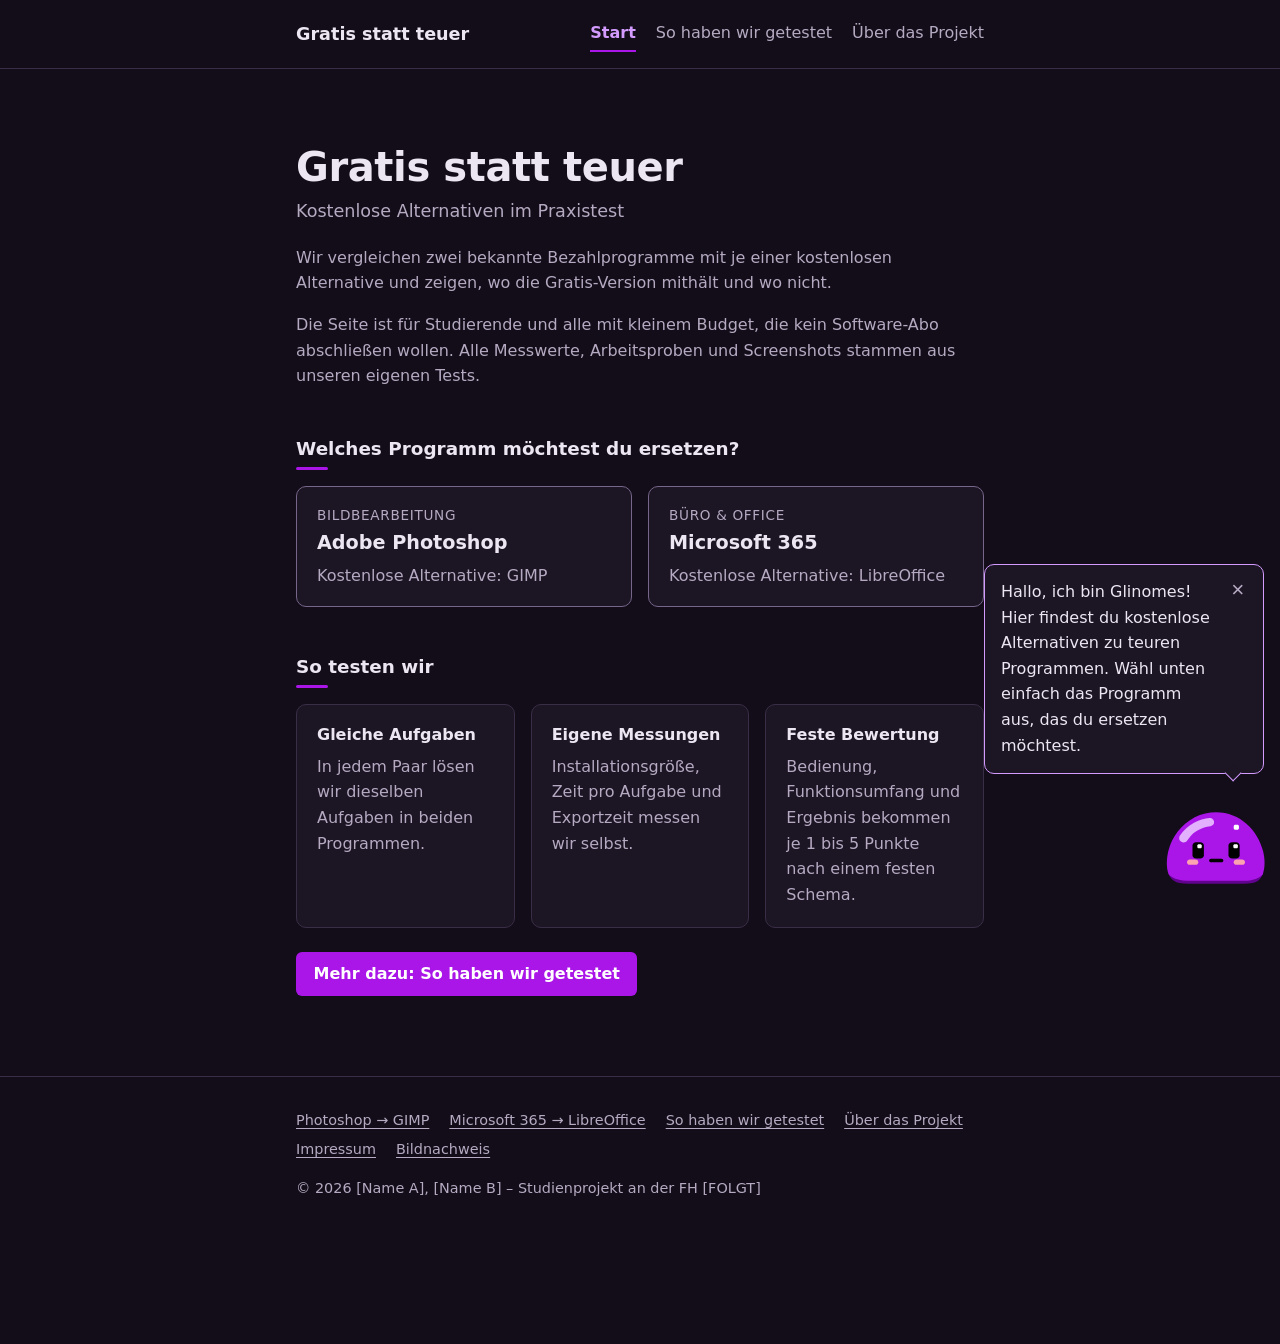
==== commit 706b6946: "Уменьшил обьем сайта" ====
--- a/index.html
+++ b/index.html
@@ -7,9 +7,10 @@
     <meta name="color-scheme" content="dark">
     <title>Gratis statt teuer – kostenlose Alternativen im Praxistest</title>
     <meta name="description"
-        content="Wir vergleichen vier Bezahlprogramme mit kostenlosen Alternativen: Photoshop, Illustrator, Microsoft 365 und Premiere Pro im Praxistest.">
-    <link rel="icon" href="img/maskottchen/maskottchen.svg" type="image/svg+xml">
+        content="Wir vergleichen zwei Bezahlprogramme mit kostenlosen Alternativen: Photoshop mit GIMP und Microsoft 365 mit LibreOffice im Praxistest.">
+    <link rel="icon" href="maskottchen/bilder/maskottchen.svg" type="image/svg+xml">
     <link rel="stylesheet" href="css/style.css">
+    <link rel="stylesheet" href="maskottchen/maskottchen.css">
 </head>
 
 <body data-seite="index">
@@ -35,7 +36,7 @@
         <section class="einleitung" aria-labelledby="titel">
             <h1 id="titel">Gratis statt teuer</h1>
             <p class="untertitel">Kostenlose Alternativen im Praxistest</p>
-            <p>Wir vergleichen vier bekannte Bezahlprogramme mit je einer kostenlosen Alternative und zeigen, wo die
+            <p>Wir vergleichen zwei bekannte Bezahlprogramme mit je einer kostenlosen Alternative und zeigen, wo die
                 Gratis-Version mithält und wo nicht.</p>
             <p>Die Seite ist für Studierende und alle mit kleinem Budget, die kein Software-Abo abschließen wollen. Alle
                 Messwerte, Arbeitsproben und Screenshots stammen aus unseren eigenen Tests.</p>
@@ -53,25 +54,10 @@
                     </a>
                 </li>
                 <li>
-                    <a class="kachel" href="illustrator-inkscape.html">
-                        <span class="kachel-kategorie">Vektorgrafik</span>
-                        <span class="kachel-titel">Adobe Illustrator</span>
-                        <span class="kachel-alternative">Kostenlose Alternative: Inkscape</span>
-                    </a>
-                </li>
-                <li>
                     <a class="kachel" href="microsoft365-libreoffice.html">
                         <span class="kachel-kategorie">Büro &amp; Office</span>
                         <span class="kachel-titel">Microsoft 365</span>
                         <span class="kachel-alternative">Kostenlose Alternative: LibreOffice</span>
-                    </a>
-                </li>
-                <li>
-                    <a class="kachel" href="premiere-davinci.html">
-                        <span class="kachel-kategorie">Videoschnitt</span>
-                        <span class="kachel-titel">Adobe Premiere Pro</span>
-                        <span class="kachel-alternative">Kostenlose Alternative: DaVinci Resolve (kostenlose
-                            Version)</span>
                     </a>
                 </li>
             </ul>
@@ -105,9 +91,7 @@
             <nav aria-label="Fußzeile">
                 <ul>
                     <li><a href="photoshop-gimp.html">Photoshop → GIMP</a></li>
-                    <li><a href="illustrator-inkscape.html">Illustrator → Inkscape</a></li>
                     <li><a href="microsoft365-libreoffice.html">Microsoft 365 → LibreOffice</a></li>
-                    <li><a href="premiere-davinci.html">Premiere Pro → DaVinci Resolve</a></li>
                     <li><a href="so-haben-wir-getestet.html">So haben wir getestet</a></li>
                     <li><a href="ueber-das-projekt.html">Über das Projekt</a></li>
                     <li><a href="ueber-das-projekt.html#impressum">Impressum</a></li>
@@ -118,8 +102,8 @@
         </div>
     </footer>
 
-    <script src="js/maskottchen-komponente.js"></script>
-    <script src="js/maskottchen.js"></script>
+    <script src="maskottchen/maskottchen-komponente.js"></script>
+    <script src="maskottchen/maskottchen.js"></script>
 </body>
 
 </html>
--- a/css/style.css
+++ b/css/style.css
@@ -64,9 +64,6 @@
 
 body {
     margin: 0;
-    /* Platz unten = Höhe des Maskottchen-Knopfs + Abstand zum Rand,
-     damit das Maskottchen nie die Fußzeile verdeckt */
-    padding-bottom: calc(4rem + 1rem);
     background-color: var(--hintergrund);
     color: var(--text);
     font-family: var(--schrift);
@@ -75,7 +72,6 @@
 }
 
 main {
-    display: block;
     max-width: var(--spalte);
     margin: 0 auto;
     padding: 2rem 1rem 3rem;
@@ -172,7 +168,6 @@
 
 .knopf:hover {
     background-color: var(--akzent-dunkel);
-    color: var(--weiss);
 }
 
 /* Hinweise wie "Inhalte werden geladen" */
@@ -191,46 +186,17 @@
 
 
 /* Seitenübergänge (View Transitions)
-   Beim Wechsel auf eine andere Seite der Website blendet der
-   Inhalt kurz über. Browser ohne Unterstützung wechseln die
-   Seite einfach ganz normal. */
+   Beim Wechsel auf eine andere Seite der Website blendet die
+   ganze Seite kurz über (200 ms). Browser ohne Unterstützung
+   wechseln die Seite einfach ganz normal. */
 
 @view-transition {
     navigation: auto;
 }
 
-/* Kopf und Maskottchen bekommen eigene Namen: sie werden
-   getrennt vom Rest behandelt und bleiben stehen */
-.kopf {
-    view-transition-name: kopf;
-}
-
-.maskottchen {
-    view-transition-name: maskottchen;
-}
-
-/* Kein Überblenden für Kopf und Maskottchen.
-   Nur "animation: none" reicht nicht: dann liegen das alte und das
-   neue Bild beide voll sichtbar übereinander und werden mit
-   "mix-blend-mode: plus-lighter" gemischt. In Safari sieht der Text
-   dadurch kurz doppelt und heller aus. Deshalb: altes Bild ganz
-   ausblenden, nur das neue normal (ohne Mischen) zeigen. */
-::view-transition-old(kopf),
-::view-transition-old(maskottchen) {
-    display: none;
-}
-
-::view-transition-new(kopf),
-::view-transition-new(maskottchen) {
-    animation: none;
-    mix-blend-mode: normal;
-}
-
-/* Der Rest (main und Fußzeile) blendet kurz über */
 ::view-transition-old(root),
 ::view-transition-new(root) {
     animation-duration: 200ms;
-    animation-timing-function: ease;
 }
 
 
@@ -253,7 +219,6 @@
 /* Erst beim Fokus sichtbar */
 .skip-link:focus {
     top: 1rem;
-    color: var(--weiss);
 }
 
 .kopf {
@@ -330,7 +295,7 @@
     color: var(--text-leise);
 }
 
-/* Kacheln mit den vier Vergleichen */
+/* Kacheln mit den zwei Vergleichen */
 .kacheln {
     display: grid;
     grid-template-columns: 1fr;
@@ -453,6 +418,8 @@
     height: 1.5rem;
     margin-right: 0.5rem;
     text-align: center;
+    /* 1.3rem: auf Sicht eingestellt, damit ✓ und ✗ mittig
+       im Kästchen (1.5rem mit Rand) stehen */
     line-height: 1.3rem;
     border: 1px solid currentColor;
     border-radius: var(--rundung-klein);
@@ -608,140 +575,7 @@
 
 
 /* ----------------------------------------------------------
-   7. Maskottchen
-   ---------------------------------------------------------- */
-
-.maskottchen {
-    position: fixed;
-    right: 1rem;
-    bottom: 1rem;
-    z-index: 100;
-}
-
-/* Der Knopf: 64px auf dem Handy, 96px auf dem Laptop */
-.maskottchen-knopf {
-    position: relative;
-    display: block;
-    width: 4rem;
-    height: 4rem;
-    padding: 0;
-    background: none;
-    border: none;
-    border-radius: var(--rundung);
-    cursor: pointer;
-}
-
-/* Die Komponente zeichnet den Schleim in eine quadratische Szene
-   mit viel leerem Rand. Der Körper ist nur ca. 66 % so breit wie
-   die Szene und endet unten bei ca. 75 % der Höhe.
-   - width/height 150 %: 66 % × 1,5 ≈ 100 % → der Körper ist so
-     breit wie der Knopf.
-   - left -25 %: das Element ist 50 % breiter als der Knopf, die
-     Hälfte davon (25 %) schieben wir nach links → mittig.
-   - top -13 %: der Körper endet bei 75 % × 1,5 ≈ 113 % der
-     Knopfhöhe; 13 % nach oben → er steht genau auf der Unterkante.
-   pointer-events: none, damit der überstehende Rand keine Klicks
-   abfängt. Alle Klicks gehen an den Knopf. */
-.maskottchen-knopf slime-mascot {
-    position: absolute;
-    top: -13%;
-    left: -25%;
-    display: block;
-    width: 150%;
-    height: 150%;
-    pointer-events: none;
-}
-
-/* Ersatzbild ohne Animation (schon eng zugeschnitten) */
-.maskottchen-bild {
-    display: block;
-    width: 100%;
-    height: 100%;
-    object-fit: contain;
-    object-position: bottom;
-}
-
-/* Sprechblase über dem Maskottchen */
-.maskottchen-blase {
-    position: absolute;
-    right: 0;
-    bottom: calc(100% + 0.9rem);
-    width: calc(100vw - 2rem);
-    max-width: 17.5rem;
-    padding: 0.9rem 2.75rem 0.9rem 1rem;
-    background-color: var(--flaeche);
-    color: var(--text);
-    border: 1px solid var(--akzent-hell);
-    border-radius: var(--rundung);
-
-    /* Geschlossen: durchsichtig, etwas tiefer und kleiner.
-     visibility: hidden nimmt die Blase auch aus der Tab-Reihenfolge
-     und versteckt sie vor dem Screenreader.
-     Der Drehpunkt liegt beim Schwänzchen (unten rechts). */
-    opacity: 0;
-    visibility: hidden;
-    transform: translateY(0.4rem) scale(0.95);
-    transform-origin: calc(100% - 1.85rem) 100%;
-
-    /* Schließen (150 ms): visibility wechselt erst am Ende (Verzögerung
-     150 ms), damit man das Ausblenden noch sieht */
-    transition: opacity 150ms ease-in, transform 150ms ease-in, visibility 0s linear 150ms;
-}
-
-/* Offen: die Klasse "ist-offen" setzt bzw. entfernt maskottchen.js */
-.maskottchen-blase.ist-offen {
-    opacity: 1;
-    visibility: visible;
-    transform: none;
-
-    /* Öffnen (220 ms): visibility wechselt sofort, dann wird eingeblendet */
-    transition: opacity 220ms ease-out, transform 220ms ease-out, visibility 0s;
-}
-
-/* Kleines Schwänzchen zum Maskottchen */
-.maskottchen-blase::after {
-    content: "";
-    position: absolute;
-    right: 1.5rem;
-    bottom: -0.4rem;
-    width: 0.7rem;
-    height: 0.7rem;
-    background-color: var(--flaeche);
-    border-right: 1px solid var(--akzent-hell);
-    border-bottom: 1px solid var(--akzent-hell);
-    transform: rotate(45deg);
-}
-
-.maskottchen-text {
-    margin: 0;
-    font-size: 1rem;
-}
-
-.maskottchen-schliessen {
-    position: absolute;
-    top: 0.2rem;
-    right: 0.2rem;
-    width: 2.75rem;
-    height: 2.75rem;
-    padding: 0;
-    background: none;
-    color: var(--text-leise);
-    font-size: 1.4rem;
-    line-height: 1;
-    border: none;
-    border-radius: var(--rundung-klein);
-    cursor: pointer;
-    transition: background-color 150ms ease, color 150ms ease;
-}
-
-.maskottchen-schliessen:hover {
-    background-color: var(--flaeche-hover);
-    color: var(--text);
-}
-
-
-/* ----------------------------------------------------------
-   8. Fußzeile
+   7. Fußzeile
    ---------------------------------------------------------- */
 
 .fuss {
@@ -780,7 +614,7 @@
 
 
 /* ----------------------------------------------------------
-   9. Hilfsklassen
+   8. Hilfsklassen
    ---------------------------------------------------------- */
 
 /* Nur für Screenreader sichtbar */
@@ -809,7 +643,7 @@
 
 
 /* ----------------------------------------------------------
-   10. Media Queries
+   9. Media Queries
    ---------------------------------------------------------- */
 
 /* Tablet */
@@ -834,7 +668,7 @@
         margin: 0;
     }
 
-    /* Kacheln 2 × 2 */
+    /* Kacheln: beide nebeneinander */
     .kacheln {
         grid-template-columns: 1fr 1fr;
     }
@@ -858,17 +692,8 @@
 
 /* Laptop */
 @media (min-width: 1000px) {
-    body {
-        padding-bottom: calc(6rem + 1rem);
-    }
-
     h1 {
         font-size: 2.5rem;
-    }
-
-    .maskottchen-knopf {
-        width: 6rem;
-        height: 6rem;
     }
 }
 
@@ -878,27 +703,23 @@
         navigation: none;
     }
 
-    *,
-    ::view-transition-group(*),
-    ::view-transition-old(*),
-    ::view-transition-new(*) {
+    /* !important: gilt immer, egal was weiter oben steht */
+    * {
         transition: none !important;
         animation: none !important;
-        scroll-behavior: auto !important;
-    }
-}
-
-/* Drucken: Maskottchen und Navigation ausblenden, heller Hintergrund */
+    }
+}
+
+/* Drucken: Navigation ausblenden, heller Hintergrund
+   (das Maskottchen blendet maskottchen/maskottchen.css aus) */
 @media print {
 
-    .maskottchen,
     .hauptnavigation,
     .skip-link {
         display: none;
     }
 
     body {
-        padding-bottom: 0;
         background-color: var(--weiss);
         color: #000000;
     }
--- a/maskottchen/maskottchen.css
+++ b/maskottchen/maskottchen.css
@@ -0,0 +1,178 @@
+/* ==========================================================
+   Maskottchen – Stylesheet
+   Alles, was nur zum Maskottchen gehört. Wird nach
+   css/style.css geladen und benutzt dessen Variablen.
+   Ohne diese Datei (und ohne den Ordner maskottchen/)
+   funktioniert die Seite trotzdem.
+   ========================================================== */
+
+
+/* ----------------------------------------------------------
+   1. Platz unten
+   Nur wegen des Maskottchens: unten so viel Abstand wie der
+   Maskottchen-Knopf hoch ist plus Abstand zum Rand, damit das
+   Maskottchen nie die Fußzeile verdeckt.
+   ---------------------------------------------------------- */
+
+body {
+    padding-bottom: calc(4rem + 1rem);
+}
+
+
+/* ----------------------------------------------------------
+   2. Maskottchen und Sprechblase
+   ---------------------------------------------------------- */
+
+.maskottchen {
+    position: fixed;
+    right: 1rem;
+    bottom: 1rem;
+    z-index: 100;
+}
+
+/* Der Knopf: 64px auf dem Handy, 96px auf dem Laptop */
+.maskottchen-knopf {
+    position: relative;
+    display: block;
+    width: 4rem;
+    height: 4rem;
+    padding: 0;
+    background: none;
+    border: none;
+    border-radius: var(--rundung);
+    cursor: pointer;
+}
+
+/* Die Komponente zeichnet den Schleim in eine quadratische Szene
+   mit viel leerem Rand. Der Körper ist nur ca. 66 % so breit wie
+   die Szene und endet unten bei ca. 75 % der Höhe.
+   - width/height 150 %: 66 % × 1,5 ≈ 100 % → der Körper ist so
+     breit wie der Knopf.
+   - left -25 %: das Element ist 50 % breiter als der Knopf, die
+     Hälfte davon (25 %) schieben wir nach links → mittig.
+   - top -13 %: der Körper endet bei 75 % × 1,5 ≈ 113 % der
+     Knopfhöhe; 13 % nach oben → er steht genau auf der Unterkante.
+   pointer-events: none, damit der überstehende Rand keine Klicks
+   abfängt. Alle Klicks gehen an den Knopf. */
+.maskottchen-knopf slime-mascot {
+    position: absolute;
+    top: -13%;
+    left: -25%;
+    display: block;
+    width: 150%;
+    height: 150%;
+    pointer-events: none;
+}
+
+/* Ersatzbild ohne Animation (schon eng zugeschnitten) */
+.maskottchen-bild {
+    display: block;
+    width: 100%;
+    height: 100%;
+    object-fit: contain;
+    object-position: bottom;
+}
+
+/* Sprechblase über dem Maskottchen */
+.maskottchen-blase {
+    position: absolute;
+    right: 0;
+    bottom: calc(100% + 0.9rem);
+    width: calc(100vw - 2rem);
+    max-width: 17.5rem;
+    padding: 0.9rem 2.75rem 0.9rem 1rem;
+    background-color: var(--flaeche);
+    color: var(--text);
+    border: 1px solid var(--akzent-hell);
+    border-radius: var(--rundung);
+
+    /* Geschlossen: durchsichtig.
+     visibility: hidden nimmt die Blase auch aus der Tab-Reihenfolge
+     und versteckt sie vor dem Screenreader. */
+    opacity: 0;
+    visibility: hidden;
+
+    /* Schließen (150 ms): visibility wechselt erst am Ende (Verzögerung
+     150 ms), damit man das Ausblenden noch sieht */
+    transition: opacity 150ms, visibility 0s 150ms;
+}
+
+/* Offen: die Klasse "ist-offen" setzt bzw. entfernt maskottchen.js.
+   Bei "Bewegung reduzieren" schaltet die allgemeine Regel in
+   css/style.css (Abschnitt 9) alle Übergänge aus: die Blase ist
+   dann sofort da bzw. weg. */
+.maskottchen-blase.ist-offen {
+    opacity: 1;
+    visibility: visible;
+
+    /* Öffnen (220 ms): visibility wechselt sofort, dann wird eingeblendet */
+    transition: opacity 220ms;
+}
+
+/* Kleines Schwänzchen zum Maskottchen */
+.maskottchen-blase::after {
+    content: "";
+    position: absolute;
+    right: 1.5rem;
+    bottom: -0.4rem;
+    width: 0.7rem;
+    height: 0.7rem;
+    background-color: var(--flaeche);
+    border-right: 1px solid var(--akzent-hell);
+    border-bottom: 1px solid var(--akzent-hell);
+    transform: rotate(45deg);
+}
+
+.maskottchen-text {
+    margin: 0;
+}
+
+.maskottchen-schliessen {
+    position: absolute;
+    top: 0.2rem;
+    right: 0.2rem;
+    width: 2.75rem;
+    height: 2.75rem;
+    padding: 0;
+    background: none;
+    color: var(--text-leise);
+    font-size: 1.4rem;
+    line-height: 1;
+    border: none;
+    border-radius: var(--rundung-klein);
+    cursor: pointer;
+    transition: background-color 150ms ease, color 150ms ease;
+}
+
+.maskottchen-schliessen:hover {
+    background-color: var(--flaeche-hover);
+    color: var(--text);
+}
+
+
+/* ----------------------------------------------------------
+   3. Media Queries
+   ---------------------------------------------------------- */
+
+/* Laptop: größerer Knopf (96px), dazu passend mehr Platz unten */
+@media (min-width: 1000px) {
+    body {
+        padding-bottom: calc(6rem + 1rem);
+    }
+
+    .maskottchen-knopf {
+        width: 6rem;
+        height: 6rem;
+    }
+}
+
+/* Drucken: Maskottchen ausblenden, kein Platz unten nötig */
+@media print {
+    .maskottchen {
+        display: none;
+    }
+
+    body {
+        padding-bottom: 0;
+    }
+}
